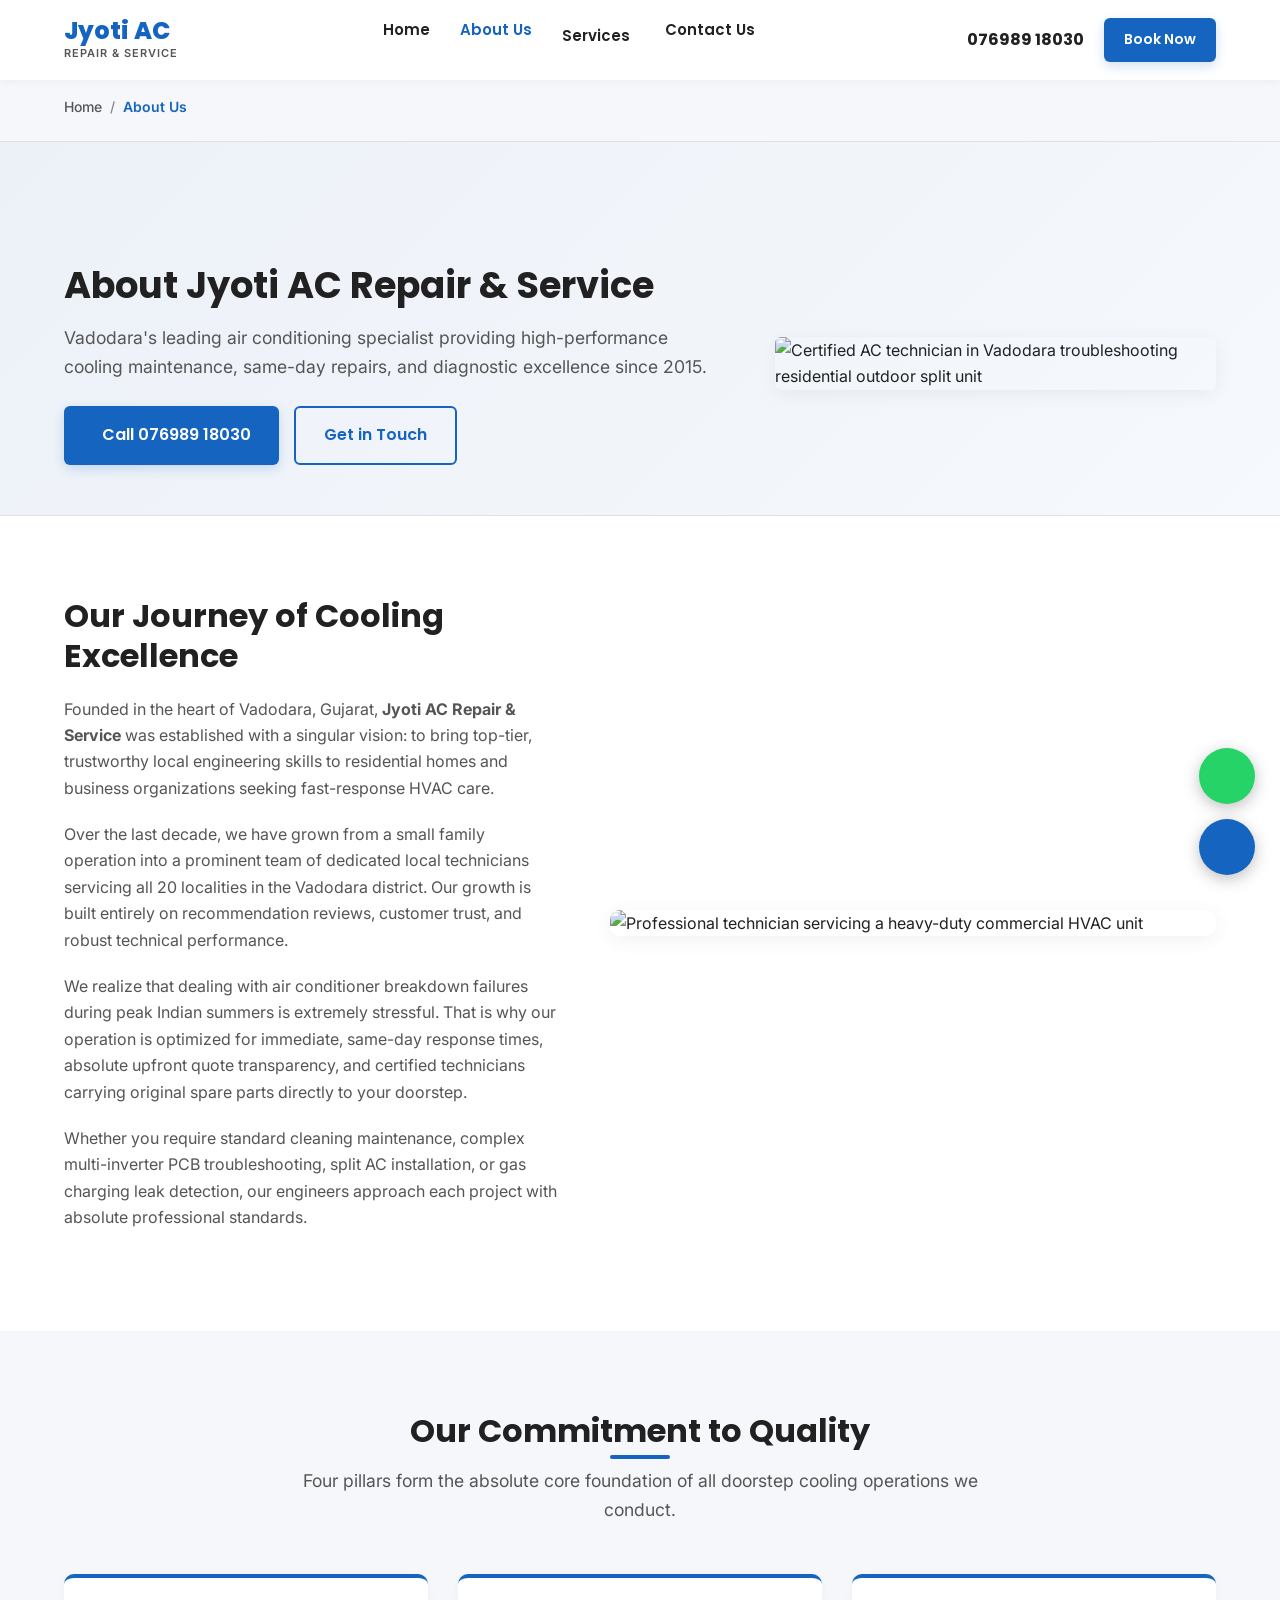
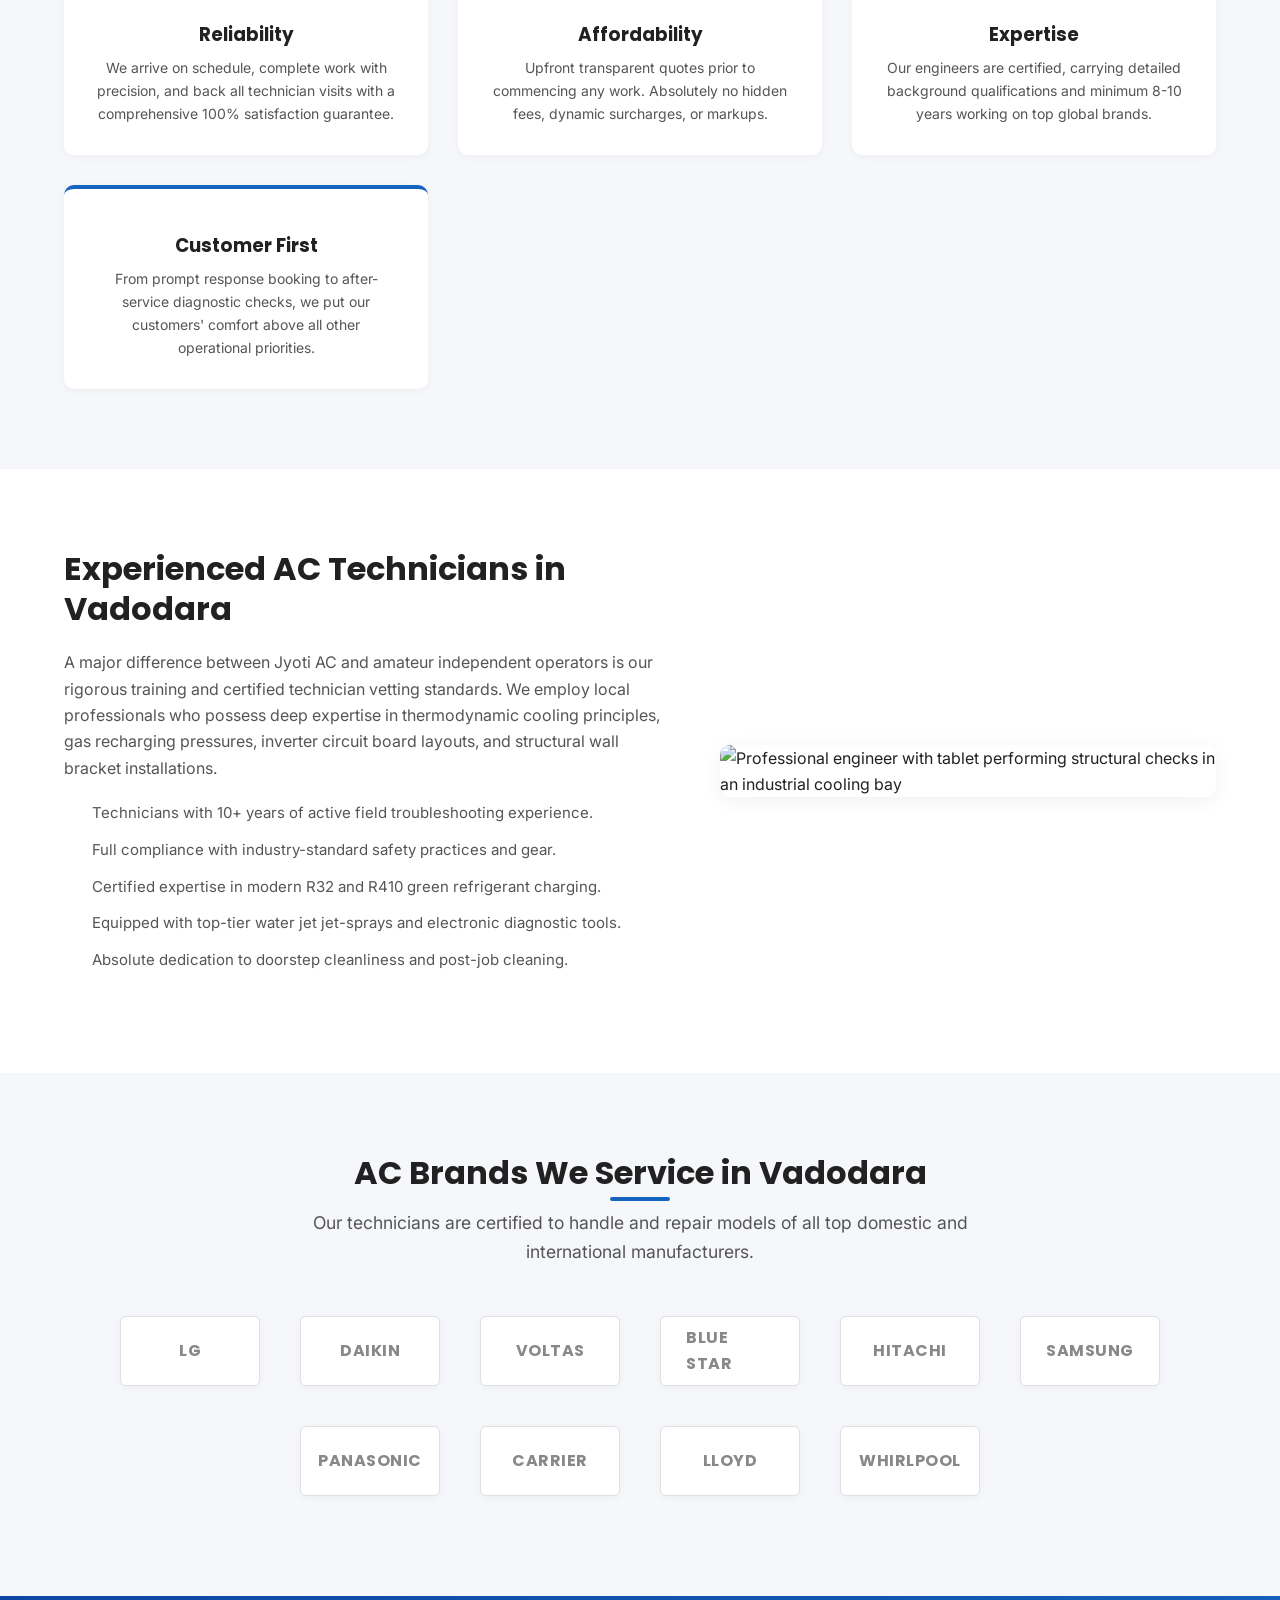
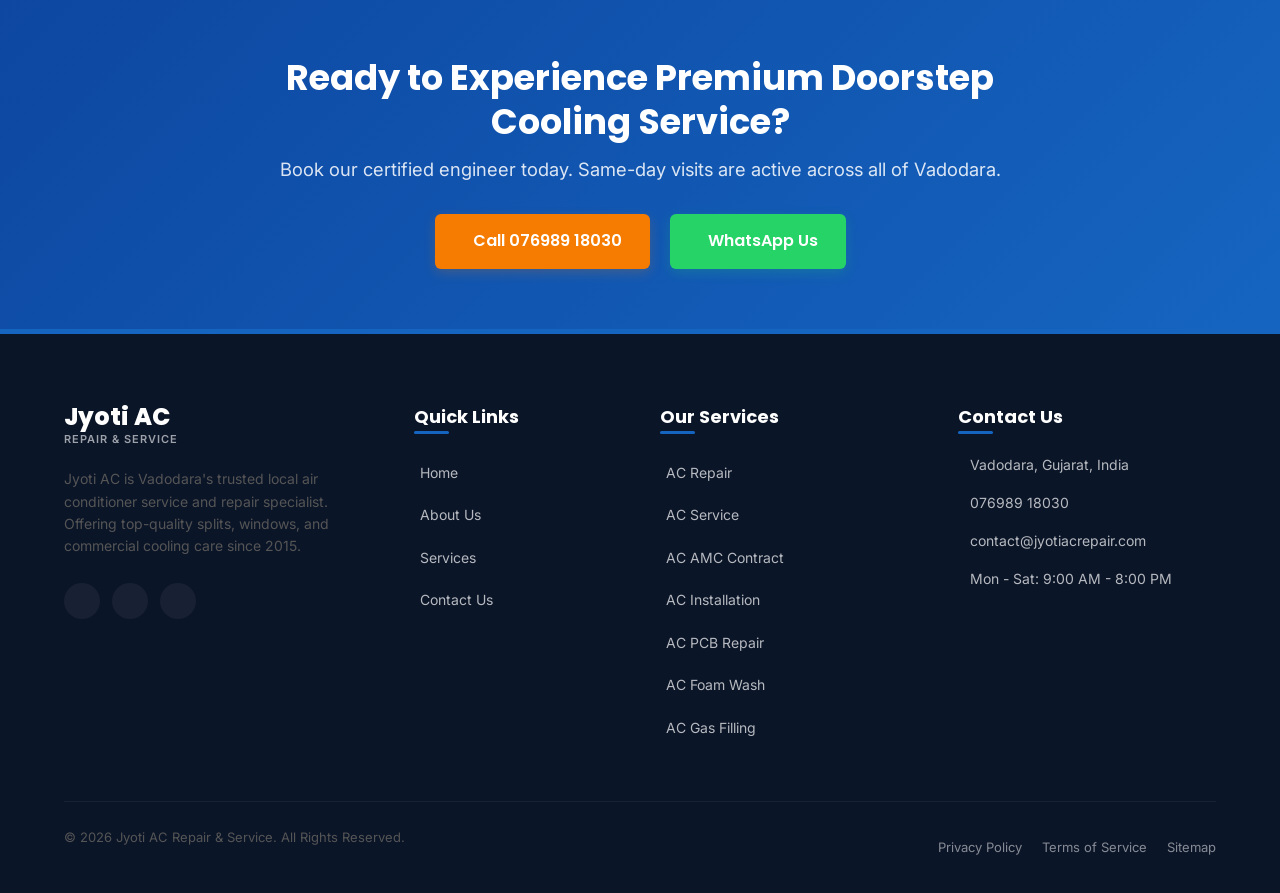
==== about-us.html @ b19a98fb "updated" ====
<!DOCTYPE html>
<html lang="en">
<head>
  <meta charset="UTF-8">
  <meta name="viewport" content="width=device-width, initial-scale=1.0">
  <title>About Jyoti AC Repair & Service — Trusted in Vadodara</title>
  <meta name="description" content="Learn about Jyoti AC — Vadodara's trusted AC repair & service company. Experienced technicians, all brands, affordable pricing.">
  <link rel="canonical" href="https://jyotiacrepair.com/about-us" />
  
  <!-- Remix Icon CDN -->
  <link href="https://cdn.jsdelivr.net/npm/remixicon@4.2.0/fonts/remixicon.css" rel="stylesheet" />
  
  <!-- Core Stylesheet -->
  <link rel="stylesheet" href="style.css">

  <!-- Breadcrumb Schema Markup -->
  <script type="application/ld+json">
  {
    "@context": "https://schema.org",
    "@type": "BreadcrumbList",
    "itemListElement": [
      {
        "@type": "ListItem",
        "position": 1,
        "name": "Home",
        "item": "https://jyotiacrepair.com/"
      },
      {
        "@type": "ListItem",
        "position": 2,
        "name": "About Us",
        "item": "https://jyotiacrepair.com/about-us"
      }
    ]
  }
  </script>
</head>
<body>

  <!-- HEADER -->
  <header class="header">
    <div class="container nav-container">
      <a href="index.html" class="logo">
        <span class="logo-main">Jyoti AC</span>
        <span class="logo-sub">Repair & Service</span>
      </a>
      
      <button class="hamburger" aria-label="Toggle Menu">
        <span></span>
        <span></span>
        <span></span>
      </button>
      
      <ul class="nav-menu">
        <li class="nav-item"><a href="index.html" class="nav-link">Home</a></li>
        <li class="nav-item active"><a href="about-us.html" class="nav-link">About Us</a></li>
        <li class="nav-item dropdown">
          <a href="services.html" class="nav-link dropdown-toggle">Services <i class="ri-arrow-down-s-line"></i></a>
          <ul class="dropdown-menu">
            <li class="dropdown-item"><a href="ac-repair-vadodara.html">AC Repair</a></li>
            <li class="dropdown-item"><a href="ac-service-vadodara.html">AC Service</a></li>
            <li class="dropdown-item"><a href="ac-amc-vadodara.html">AC AMC Contract</a></li>
            <li class="dropdown-item"><a href="ac-installation-vadodara.html">AC Installation</a></li>
            <li class="dropdown-item"><a href="ac-pcb-repair-vadodara.html">AC PCB Repair</a></li>
            <li class="dropdown-item"><a href="ac-foam-wash-vadodara.html">AC Foam Wash</a></li>
            <li class="dropdown-item"><a href="ac-gas-filling-vadodara.html">AC Gas Filling</a></li>
            <li class="dropdown-item"><a href="split-ac-repair-vadodara.html">Split AC Repair</a></li>
            <li class="dropdown-item"><a href="window-ac-repair-vadodara.html">Window AC Repair</a></li>
            <li class="dropdown-item"><a href="ac-maintenance-vadodara.html">AC Maintenance</a></li>
          </ul>
        </li>
        <li class="nav-item"><a href="contact-us.html" class="nav-link">Contact Us</a></li>
      </ul>
      
      <div class="header-right">
        <a href="tel:+917698918030" class="contact-phone-header">
          <i class="ri-phone-fill"></i> 076989 18030
        </a>
        <a href="contact-us.html" class="btn btn-primary" style="padding: 10px 20px; font-size: 14px;">Book Now</a>
      </div>
    </div>
  </header>

  <!-- BREADCRUMBS -->
  <div class="breadcrumb-container">
    <div class="container">
      <ul class="breadcrumb-list">
        <li class="breadcrumb-item"><a href="index.html">Home</a></li>
        <li class="breadcrumb-item">About Us</li>
      </ul>
    </div>
  </div>

  <!-- ABOUT HERO -->
  <section class="inner-hero">
    <div class="container">
      <div class="inner-hero-wrapper">
        <div class="inner-hero-content">
          <h1>About Jyoti AC Repair & Service</h1>
          <p>Vadodara's leading air conditioning specialist providing high-performance cooling maintenance, same-day repairs, and diagnostic excellence since 2015.</p>
          <div class="cta-group">
            <a href="tel:+917698918030" class="btn btn-primary"><i class="ri-phone-fill"></i> Call 076989 18030</a>
            <a href="contact-us.html" class="btn btn-secondary">Get in Touch</a>
          </div>
        </div>
        <div class="inner-hero-media">
          <img src="https://images.unsplash.com/photo-1621905251189-08b45d6a269e?q=80&w=500&auto=format&fit=crop" alt="Certified AC technician in Vadodara troubleshooting residential outdoor split unit">
        </div>
      </div>
    </div>
  </section>

  <!-- OUR STORY -->
  <section class="section-padding">
    <div class="container">
      <div class="about-split" style="grid-template-columns: 0.9fr 1.1fr;">
        <div class="about-img-container" style="order: 2;">
          <img src="https://images.unsplash.com/photo-1504307651254-35680f356dfd?q=80&w=600&auto=format&fit=crop" class="about-img" alt="Professional technician servicing a heavy-duty commercial HVAC unit">
        </div>
        <div style="order: 1;">
          <h2 style="font-size: 2rem; margin-bottom: 20px;">Our Journey of Cooling Excellence</h2>
          <p>Founded in the heart of Vadodara, Gujarat, <strong>Jyoti AC Repair & Service</strong> was established with a singular vision: to bring top-tier, trustworthy local engineering skills to residential homes and business organizations seeking fast-response HVAC care.</p>
          <p>Over the last decade, we have grown from a small family operation into a prominent team of dedicated local technicians servicing all 20 localities in the Vadodara district. Our growth is built entirely on recommendation reviews, customer trust, and robust technical performance.</p>
          <p>We realize that dealing with air conditioner breakdown failures during peak Indian summers is extremely stressful. That is why our operation is optimized for immediate, same-day response times, absolute upfront quote transparency, and certified technicians carrying original spare parts directly to your doorstep.</p>
          <p>Whether you require standard cleaning maintenance, complex multi-inverter PCB troubleshooting, split AC installation, or gas charging leak detection, our engineers approach each project with absolute professional standards.</p>
        </div>
      </div>
    </div>
  </section>

  <!-- CORE VALUES -->
  <section class="section-padding section-bg">
    <div class="container">
      <div class="section-header">
        <h2>Our Commitment to Quality</h2>
        <p>Four pillars form the absolute core foundation of all doorstep cooling operations we conduct.</p>
      </div>
      
      <div class="why-grid">
        <div class="why-card">
          <div class="why-card-icon" style="color: var(--primary-blue);"><i class="ri-shield-fill"></i></div>
          <h3>Reliability</h3>
          <p>We arrive on schedule, complete work with precision, and back all technician visits with a comprehensive 100% satisfaction guarantee.</p>
        </div>
        <div class="why-card">
          <div class="why-card-icon" style="color: var(--primary-blue);"><i class="ri-wallet-fill"></i></div>
          <h3>Affordability</h3>
          <p>Upfront transparent quotes prior to commencing any work. Absolutely no hidden fees, dynamic surcharges, or markups.</p>
        </div>
        <div class="why-card">
          <div class="why-card-icon" style="color: var(--primary-blue);"><i class="ri-user-star-fill"></i></div>
          <h3>Expertise</h3>
          <p>Our engineers are certified, carrying detailed background qualifications and minimum 8-10 years working on top global brands.</p>
        </div>
        <div class="why-card">
          <div class="why-card-icon" style="color: var(--primary-blue);"><i class="ri-service-fill"></i></div>
          <h3>Customer First</h3>
          <p>From prompt response booking to after-service diagnostic checks, we put our customers' comfort above all other operational priorities.</p>
        </div>
      </div>
    </div>
  </section>

  <!-- TEAM CAPABILITIES -->
  <section class="section-padding">
    <div class="container">
      <div class="about-split">
        <div>
          <h2 style="font-size: 2rem; margin-bottom: 20px;">Experienced AC Technicians in Vadodara</h2>
          <p>A major difference between Jyoti AC and amateur independent operators is our rigorous training and certified technician vetting standards. We employ local professionals who possess deep expertise in thermodynamic cooling principles, gas recharging pressures, inverter circuit board layouts, and structural wall bracket installations.</p>
          
          <ul class="check-list">
            <li><i class="ri-checkbox-circle-fill"></i> Technicians with 10+ years of active field troubleshooting experience.</li>
            <li><i class="ri-checkbox-circle-fill"></i> Full compliance with industry-standard safety practices and gear.</li>
            <li><i class="ri-checkbox-circle-fill"></i> Certified expertise in modern R32 and R410 green refrigerant charging.</li>
            <li><i class="ri-checkbox-circle-fill"></i> Equipped with top-tier water jet jet-sprays and electronic diagnostic tools.</li>
            <li><i class="ri-checkbox-circle-fill"></i> Absolute dedication to doorstep cleanliness and post-job cleaning.</li>
          </ul>
        </div>
        <div>
          <img src="https://images.unsplash.com/photo-1581092921461-eab62e97a780?q=80&w=600&auto=format&fit=crop" class="about-img" alt="Professional engineer with tablet performing structural checks in an industrial cooling bay">
        </div>
      </div>
    </div>
  </section>

  <!-- BRANDS WE SUPPORT -->
  <section class="section-padding section-bg">
    <div class="container">
      <div class="section-header">
        <h2>AC Brands We Service in Vadodara</h2>
        <p>Our technicians are certified to handle and repair models of all top domestic and international manufacturers.</p>
      </div>
      
      <div class="brands-row">
        <div class="brand-logo-card"><span class="brand-text">LG</span></div>
        <div class="brand-logo-card"><span class="brand-text">Daikin</span></div>
        <div class="brand-logo-card"><span class="brand-text">Voltas</span></div>
        <div class="brand-logo-card"><span class="brand-text">Blue Star</span></div>
        <div class="brand-logo-card"><span class="brand-text">Hitachi</span></div>
        <div class="brand-logo-card"><span class="brand-text">Samsung</span></div>
        <div class="brand-logo-card"><span class="brand-text">Panasonic</span></div>
        <div class="brand-logo-card"><span class="brand-text">Carrier</span></div>
        <div class="brand-logo-card"><span class="brand-text">Lloyd</span></div>
        <div class="brand-logo-card"><span class="brand-text">Whirlpool</span></div>
      </div>
    </div>
  </section>

  <!-- CTA BANNER -->
  <section class="cta-banner">
    <div class="container">
      <div class="cta-banner-content">
        <h2>Ready to Experience Premium Doorstep Cooling Service?</h2>
        <p>Book our certified engineer today. Same-day visits are active across all of Vadodara.</p>
        <div class="cta-banner-btns">
          <a href="tel:+917698918030" class="btn btn-orange"><i class="ri-phone-fill"></i> Call 076989 18030</a>
          <a href="https://wa.me/917698918030?text=Hi%2C%20I%20need%20AC%20service%20in%20Vadodara" class="btn btn-whatsapp" target="_blank"><i class="ri-whatsapp-line"></i> WhatsApp Us</a>
        </div>
      </div>
    </div>
  </section>

  <!-- FOOTER -->
  <footer class="footer">
    <div class="container">
      <div class="footer-grid">
        <div class="footer-col">
          <a href="index.html" class="logo" style="margin-bottom: 10px;">
            <span class="logo-main" style="color: var(--white);">Jyoti AC</span>
            <span class="logo-sub" style="color: rgba(255,255,255,0.6);">Repair & Service</span>
          </a>
          <p class="footer-logo-desc">
            Jyoti AC is Vadodara's trusted local air conditioner service and repair specialist. Offering top-quality splits, windows, and commercial cooling care since 2015.
          </p>
          <div class="footer-socials">
            <a href="#" class="social-link" aria-label="Facebook"><i class="ri-facebook-fill"></i></a>
            <a href="#" class="social-link" aria-label="Instagram"><i class="ri-instagram-line"></i></a>
            <a href="#" class="social-link" aria-label="Twitter"><i class="ri-twitter-x-fill"></i></a>
          </div>
        </div>
        
        <div class="footer-col">
          <h3>Quick Links</h3>
          <ul class="footer-links-list">
            <li><a href="index.html"><i class="ri-arrow-right-s-line"></i> Home</a></li>
            <li><a href="about-us.html"><i class="ri-arrow-right-s-line"></i> About Us</a></li>
            <li><a href="services.html"><i class="ri-arrow-right-s-line"></i> Services</a></li>
            <li><a href="contact-us.html"><i class="ri-arrow-right-s-line"></i> Contact Us</a></li>
          </ul>
        </div>
        
        <div class="footer-col">
          <h3>Our Services</h3>
          <ul class="footer-links-list">
            <li><a href="ac-repair-vadodara.html"><i class="ri-arrow-right-s-line"></i> AC Repair</a></li>
            <li><a href="ac-service-vadodara.html"><i class="ri-arrow-right-s-line"></i> AC Service</a></li>
            <li><a href="ac-amc-vadodara.html"><i class="ri-arrow-right-s-line"></i> AC AMC Contract</a></li>
            <li><a href="ac-installation-vadodara.html"><i class="ri-arrow-right-s-line"></i> AC Installation</a></li>
            <li><a href="ac-pcb-repair-vadodara.html"><i class="ri-arrow-right-s-line"></i> AC PCB Repair</a></li>
            <li><a href="ac-foam-wash-vadodara.html"><i class="ri-arrow-right-s-line"></i> AC Foam Wash</a></li>
            <li><a href="ac-gas-filling-vadodara.html"><i class="ri-arrow-right-s-line"></i> AC Gas Filling</a></li>
          </ul>
        </div>
        
        <div class="footer-col">
          <h3>Contact Us</h3>
          <div class="footer-contact-details">
            <div class="footer-contact-item">
              <i class="ri-map-pin-fill"></i>
              <span>Vadodara, Gujarat, India</span>
            </div>
            <div class="footer-contact-item">
              <i class="ri-phone-fill"></i>
              <span><a href="tel:+917698918030">076989 18030</a></span>
            </div>
            <div class="footer-contact-item">
              <i class="ri-mail-fill"></i>
              <span><a href="mailto:contact@jyotiacrepair.com">contact@jyotiacrepair.com</a></span>
            </div>
            <div class="footer-contact-item">
              <i class="ri-time-fill"></i>
              <span>Mon - Sat: 9:00 AM - 8:00 PM</span>
            </div>
          </div>
        </div>
      </div>
      
      <div class="footer-bottom">
        <div class="footer-bottom-wrapper">
          <p>&copy; 2026 Jyoti AC Repair & Service. All Rights Reserved.</p>
          <div class="footer-bottom-links">
            <a href="#">Privacy Policy</a>
            <a href="#">Terms of Service</a>
            <a href="sitemap.xml">Sitemap</a>
          </div>
        </div>
      </div>
    </div>
  </footer>

  <!-- STICKY FLOATING ACTION BUTTONS -->
  <div class="sticky-buttons-container">
    <a href="https://wa.me/917698918030?text=Hi%2C%20I%20need%20AC%20service%20in%20Vadodara" class="sticky-action-btn btn-wa" target="_blank" data-tooltip="WhatsApp Chat">
      <i class="ri-whatsapp-line"></i>
    </a>
    <a href="tel:+917698918030" class="sticky-action-btn btn-call" data-tooltip="Call 076989 18030">
      <i class="ri-phone-fill"></i>
    </a>
  </div>

  <!-- Main Interaction Scripts -->
  <script src="script.js"></script>
</body>
</html>
---- style.css ----
@import url('https://fonts.googleapis.com/css2?family=Inter:wght@300;400;500;600&family=Poppins:wght@400;500;600;700;800&display=swap');

/* ==========================================
   DESIGN TOKENS & CSS VARIABLES
   ========================================== */
:root {
  --primary-blue: #1565c0;
  --light-blue: #1e88e5;
  --dark-blue: #0d47a1;
  --white: #ffffff;
  --light-grey: #f5f7fa;
  --border-grey: #e0e0e0;
  
  --text-dark: #212121;
  --text-medium: #555555;
  --text-light: #888888;
  
  --success-green: #25d366;
  --cta-orange: #f57c00;
  --gold-star: #ffc107;
  
  --font-headings: 'Poppins', sans-serif;
  --font-body: 'Inter', sans-serif;
  
  --shadow-sm: 0 2px 8px rgba(0,0,0,0.04);
  --shadow-md: 0 4px 20px rgba(0,0,0,0.06);
  --shadow-lg: 0 10px 30px rgba(0,0,0,0.1);
  --shadow-sticky: 0 -4px 20px rgba(0,0,0,0.08);
  
  --border-radius-sm: 6px;
  --border-radius-md: 10px;
  --border-radius-lg: 20px;
  
  --transition-fast: 0.2s ease;
  --transition-normal: 0.3s cubic-bezier(0.4, 0, 0.2, 1);
  
  --header-height: 80px;
  --header-height-mobile: 70px;
}

/* ==========================================
   RESET & BASE STYLES
   ========================================== */
*, *::before, *::after {
  box-sizing: border-box;
  margin: 0;
  padding: 0;
}

html {
  scroll-behavior: smooth;
  -webkit-text-size-adjust: 100%;
}

body {
  font-family: var(--font-body);
  color: var(--text-dark);
  background-color: var(--white);
  line-height: 1.65;
  font-size: 16px;
  overflow-x: hidden;
}

h1, h2, h3, h4, h5, h6 {
  font-family: var(--font-headings);
  font-weight: 700;
  line-height: 1.25;
  color: var(--text-dark);
  margin-bottom: 0.5em;
}

h1 { font-size: 2.5rem; }
h2 { font-size: 2rem; }
h3 { font-size: 1.5rem; }
h4 { font-size: 1.25rem; }

p {
  margin-bottom: 1.25rem;
  color: var(--text-medium);
}

a {
  color: var(--primary-blue);
  text-decoration: none;
  transition: color var(--transition-fast);
}

a:hover {
  color: var(--dark-blue);
}

img {
  max-width: 100%;
  height: auto;
  display: block;
  border-radius: var(--border-radius-sm);
}

ul, ol {
  margin-bottom: 1.25rem;
  padding-left: 1.5rem;
  color: var(--text-medium);
}

li {
  margin-bottom: 0.5rem;
}

/* ==========================================
   UTILITY CLASSES
   ========================================== */
.container {
  width: 100%;
  max-width: 1200px;
  margin: 0 auto;
  padding: 0 24px;
}

.section-padding {
  padding: 80px 0;
}

.section-bg {
  background-color: var(--light-grey);
}

.text-center { text-align: center; }
.text-left { text-align: left; }
.text-right { text-align: right; }

.section-header {
  max-width: 700px;
  margin: 0 auto 50px auto;
  text-align: center;
}

.section-header h2 {
  position: relative;
  display: inline-block;
  margin-bottom: 15px;
}

.section-header h2::after {
  content: '';
  position: absolute;
  bottom: -8px;
  left: 50%;
  transform: translateX(-50%);
  width: 60px;
  height: 4px;
  background-color: var(--primary-blue);
  border-radius: 2px;
}

.section-header p {
  font-size: 1.1rem;
  color: var(--text-medium);
}

.flex-center {
  display: flex;
  align-items: center;
  justify-content: center;
}

/* ==========================================
   BUTTONS STYLES
   ========================================== */
.btn {
  display: inline-flex;
  align-items: center;
  justify-content: center;
  padding: 14px 28px;
  font-family: var(--font-headings);
  font-size: 16px;
  font-weight: 600;
  border-radius: var(--border-radius-sm);
  border: none;
  cursor: pointer;
  transition: all var(--transition-normal);
  gap: 10px;
  text-align: center;
}

.btn-primary {
  background: var(--primary-blue);
  color: var(--white);
  box-shadow: 0 4px 12px rgba(21, 101, 192, 0.2);
}

.btn-primary:hover {
  background: var(--dark-blue);
  color: var(--white);
  transform: translateY(-2px);
  box-shadow: 0 6px 18px rgba(13, 71, 161, 0.3);
}

.btn-secondary {
  background: transparent;
  color: var(--primary-blue);
  border: 2px solid var(--primary-blue);
}

.btn-secondary:hover {
  background: var(--primary-blue);
  color: var(--white);
  transform: translateY(-2px);
}

.btn-whatsapp {
  background: var(--success-green);
  color: var(--white);
  box-shadow: 0 4px 12px rgba(37, 211, 102, 0.2);
}

.btn-whatsapp:hover {
  background: #1ebd5b;
  color: var(--white);
  transform: translateY(-2px);
  box-shadow: 0 6px 18px rgba(37, 211, 102, 0.3);
}

.btn-orange {
  background: var(--cta-orange);
  color: var(--white);
  box-shadow: 0 4px 12px rgba(245, 124, 0, 0.2);
}

.btn-orange:hover {
  background: #e65100;
  color: var(--white);
  transform: translateY(-2px);
  box-shadow: 0 6px 18px rgba(245, 124, 0, 0.3);
}

.btn-full {
  width: 100%;
}

/* ==========================================
   HEADER & NAVIGATION
   ========================================== */
.header {
  position: fixed;
  top: 0;
  left: 0;
  width: 100%;
  height: var(--header-height);
  background-color: var(--white);
  box-shadow: var(--shadow-sm);
  z-index: 1000;
  transition: all var(--transition-normal);
  display: flex;
  align-items: center;
}

.header.scrolled {
  height: 70px;
  box-shadow: var(--shadow-md);
  background-color: rgba(255, 255, 255, 0.95);
  backdrop-filter: blur(10px);
}

.nav-container {
  display: flex;
  align-items: center;
  justify-content: space-between;
  width: 100%;
}

.logo {
  display: flex;
  flex-direction: column;
}

.logo-main {
  font-family: var(--font-headings);
  font-size: 24px;
  font-weight: 800;
  color: var(--primary-blue);
  line-height: 1.1;
}

.logo-sub {
  font-size: 11px;
  font-weight: 600;
  letter-spacing: 1px;
  text-transform: uppercase;
  color: var(--text-medium);
}

.nav-menu {
  display: flex;
  list-style: none;
  gap: 30px;
  margin: 0;
  padding: 0;
}

.nav-item {
  position: relative;
}

.nav-link {
  font-family: var(--font-headings);
  font-size: 15px;
  font-weight: 600;
  color: var(--text-dark);
  padding: 8px 0;
}

.nav-link:hover, .nav-item.active .nav-link {
  color: var(--primary-blue);
}

/* Dropdown */
.dropdown {
  position: relative;
}

.dropdown-toggle {
  display: flex;
  align-items: center;
  gap: 5px;
  cursor: pointer;
}

.dropdown-menu {
  position: absolute;
  top: 100%;
  left: 50%;
  transform: translateX(-50%) translateY(10px);
  width: 260px;
  background-color: var(--white);
  border-radius: var(--border-radius-md);
  box-shadow: var(--shadow-lg);
  border: 1px solid var(--border-grey);
  padding: 10px 0;
  opacity: 0;
  visibility: hidden;
  transition: all var(--transition-normal);
  z-index: 100;
  list-style: none;
}

.dropdown:hover .dropdown-menu {
  opacity: 1;
  visibility: visible;
  transform: translateX(-50%) translateY(0);
}

.dropdown-item a {
  display: block;
  padding: 10px 20px;
  color: var(--text-dark);
  font-size: 14px;
  font-weight: 500;
  transition: all var(--transition-fast);
}

.dropdown-item a:hover {
  background-color: var(--light-grey);
  color: var(--primary-blue);
  padding-left: 25px;
}

.header-right {
  display: flex;
  align-items: center;
  gap: 20px;
}

.contact-phone-header {
  display: flex;
  align-items: center;
  gap: 8px;
  font-family: var(--font-headings);
  font-weight: 700;
  font-size: 16px;
  color: var(--text-dark);
}

.contact-phone-header i {
  color: var(--primary-blue);
  font-size: 18px;
}

/* Mobile Menu Button */
.hamburger {
  display: none;
  background: transparent;
  border: none;
  cursor: pointer;
  padding: 5px;
  z-index: 1001;
}

.hamburger span {
  display: block;
  width: 25px;
  height: 3px;
  background-color: var(--text-dark);
  margin-bottom: 5px;
  transition: all var(--transition-normal);
}

.hamburger span:last-child {
  margin-bottom: 0;
}

.hamburger.active span:nth-child(1) {
  transform: translateY(8px) rotate(45deg);
}

.hamburger.active span:nth-child(2) {
  opacity: 0;
}

.hamburger.active span:nth-child(3) {
  transform: translateY(-8px) rotate(-45deg);
}

/* ==========================================
   HERO BANNER
   ========================================== */
.hero {
  position: relative;
  min-height: 600px;
  padding-top: calc(var(--header-height) + 60px);
  padding-bottom: 80px;
  background: linear-gradient(135deg, rgba(13, 71, 161, 0.95), rgba(21, 101, 192, 0.85)), url('https://images.unsplash.com/photo-1621905251189-08b45d6a269e?q=80&w=1440&auto=format&fit=crop') no-repeat center center/cover;
  display: flex;
  align-items: center;
  color: var(--white);
}

.hero-content {
  max-width: 650px;
  animation: fadeInUp 0.8s ease-out;
}

.hero-content h1 {
  color: var(--white);
  font-size: 3rem;
  font-weight: 800;
  line-height: 1.2;
  margin-bottom: 20px;
}

.hero-content p.tagline {
  font-size: 1.35rem;
  font-weight: 500;
  color: rgba(255, 255, 255, 0.9);
  margin-bottom: 25px;
}

.hero-content p.desc {
  font-size: 1.05rem;
  color: rgba(255, 255, 255, 0.75);
  margin-bottom: 35px;
}

.hero-btns {
  display: flex;
  flex-wrap: wrap;
  gap: 15px;
}

/* ==========================================
   TRUST BAR
   ========================================== */
.trust-bar {
  background-color: var(--white);
  padding: 24px 0;
  box-shadow: var(--shadow-sm);
  border-bottom: 1px solid var(--border-grey);
}

.trust-wrapper {
  display: grid;
  grid-template-columns: repeat(4, 1fr);
  gap: 20px;
}

.trust-item {
  display: flex;
  align-items: center;
  gap: 15px;
}

.trust-icon {
  width: 50px;
  height: 50px;
  background-color: rgba(21, 101, 192, 0.08);
  border-radius: 50%;
  display: flex;
  align-items: center;
  justify-content: center;
  color: var(--primary-blue);
  font-size: 22px;
  flex-shrink: 0;
}

.trust-text h4 {
  font-size: 15px;
  font-weight: 700;
  margin-bottom: 2px;
}

.trust-text p {
  font-size: 13px;
  color: var(--text-light);
  margin: 0;
}

/* ==========================================
   ABOUT US SECTION
   ========================================== */
.about-split {
  display: grid;
  grid-template-columns: 1.1fr 0.9fr;
  gap: 50px;
  align-items: center;
}

.about-img-container {
  position: relative;
}

.about-img {
  width: 100%;
  border-radius: var(--border-radius-md);
  box-shadow: var(--shadow-md);
}

.about-badge {
  position: absolute;
  bottom: -20px;
  right: -20px;
  background-color: var(--primary-blue);
  color: var(--white);
  padding: 20px;
  border-radius: var(--border-radius-md);
  box-shadow: var(--shadow-lg);
  text-align: center;
  max-width: 160px;
}

.about-badge .years {
  display: block;
  font-size: 32px;
  font-weight: 800;
  font-family: var(--font-headings);
  line-height: 1;
}

.about-badge .text {
  font-size: 12px;
  font-weight: 600;
  text-transform: uppercase;
}

/* ==========================================
   SERVICE CARDS GRID
   ========================================== */
.services-grid {
  display: grid;
  grid-template-columns: repeat(3, 1fr);
  gap: 30px;
}

.service-card {
  background-color: var(--white);
  border: 1px solid var(--border-grey);
  border-radius: var(--border-radius-md);
  padding: 30px;
  box-shadow: var(--shadow-sm);
  transition: all var(--transition-normal);
  display: flex;
  flex-direction: column;
  height: 100%;
}

.service-card:hover {
  transform: translateY(-5px);
  border-color: var(--primary-blue);
  box-shadow: var(--shadow-md);
}

.service-card-icon {
  width: 60px;
  height: 60px;
  background-color: rgba(21, 101, 192, 0.06);
  color: var(--primary-blue);
  font-size: 28px;
  border-radius: var(--border-radius-sm);
  display: flex;
  align-items: center;
  justify-content: center;
  margin-bottom: 20px;
  transition: all var(--transition-fast);
}

.service-card:hover .service-card-icon {
  background-color: var(--primary-blue);
  color: var(--white);
}

.service-card h3 {
  font-size: 1.25rem;
  margin-bottom: 12px;
}

.service-card p {
  font-size: 14px;
  color: var(--text-medium);
  margin-bottom: 20px;
  flex-grow: 1;
}

.service-card-link {
  font-family: var(--font-headings);
  font-size: 14px;
  font-weight: 600;
  display: inline-flex;
  align-items: center;
  gap: 5px;
}

.service-card-link i {
  transition: transform var(--transition-fast);
}

.service-card-link:hover i {
  transform: translateX(3px);
}

/* ==========================================
   WHY CHOOSE US
   ========================================== */
.why-grid {
  display: grid;
  grid-template-columns: repeat(3, 1fr);
  gap: 30px;
}

.why-card {
  background-color: var(--white);
  padding: 30px;
  border-radius: var(--border-radius-md);
  box-shadow: var(--shadow-sm);
  text-align: center;
  border-top: 4px solid var(--primary-blue);
}

.why-card-icon {
  font-size: 36px;
  color: var(--primary-blue);
  margin-bottom: 15px;
}

.why-card h3 {
  font-size: 1.15rem;
  margin-bottom: 10px;
}

.why-card p {
  font-size: 14px;
  color: var(--text-medium);
  margin: 0;
}

/* ==========================================
   AREAS WE SERVE
   ========================================== */
.areas-wrapper {
  background-color: var(--white);
  padding: 40px;
  border-radius: var(--border-radius-md);
  border: 1px solid var(--border-grey);
  box-shadow: var(--shadow-sm);
}

.areas-intro {
  font-size: 1.1rem;
  margin-bottom: 30px;
  text-align: center;
}

.areas-grid {
  display: grid;
  grid-template-columns: repeat(4, 1fr);
  gap: 15px;
}

.area-link {
  display: flex;
  align-items: center;
  gap: 8px;
  background-color: var(--light-grey);
  padding: 12px 16px;
  border-radius: var(--border-radius-sm);
  font-size: 14px;
  font-weight: 500;
  color: var(--text-dark);
  transition: all var(--transition-fast);
}

.area-link i {
  color: var(--primary-blue);
  font-size: 12px;
}

.area-link:hover {
  background-color: var(--primary-blue);
  color: var(--white);
}

.area-link:hover i {
  color: var(--white);
}

.areas-outro {
  margin-top: 30px;
  text-align: center;
  font-weight: 600;
}

/* ==========================================
   BRANDS SECTION
   ========================================== */
.brands-row {
  display: flex;
  flex-wrap: wrap;
  justify-content: center;
  align-items: center;
  gap: 40px;
  margin-bottom: 20px;
}

.brand-logo-card {
  background: var(--white);
  padding: 15px 25px;
  border-radius: var(--border-radius-sm);
  border: 1px solid var(--border-grey);
  box-shadow: var(--shadow-sm);
  display: flex;
  align-items: center;
  justify-content: center;
  width: 140px;
  height: 70px;
  transition: all var(--transition-fast);
}

.brand-logo-card:hover {
  border-color: var(--primary-blue);
  transform: scale(1.05);
}

.brand-text {
  font-family: var(--font-headings);
  font-size: 16px;
  font-weight: 700;
  color: var(--text-light);
  text-transform: uppercase;
  letter-spacing: 0.5px;
  transition: color var(--transition-fast);
}

.brand-logo-card:hover .brand-text {
  color: var(--primary-blue);
}

/* ==========================================
   TESTIMONIALS SECTION
   ========================================== */
.testimonials-grid {
  display: grid;
  grid-template-columns: repeat(3, 1fr);
  gap: 30px;
}

.testimonial-card {
  background-color: var(--light-grey);
  border-radius: var(--border-radius-md);
  padding: 30px;
  box-shadow: var(--shadow-sm);
  position: relative;
  display: flex;
  flex-direction: column;
  height: 100%;
}

.testimonial-card::after {
  content: '"';
  position: absolute;
  top: 20px;
  right: 30px;
  font-size: 80px;
  font-family: var(--font-headings);
  line-height: 1;
  color: rgba(21, 101, 192, 0.08);
  pointer-events: none;
}

.stars {
  color: var(--gold-star);
  font-size: 16px;
  margin-bottom: 15px;
}

.testimonial-text {
  font-size: 15px;
  font-style: italic;
  color: var(--text-medium);
  margin-bottom: 20px;
  flex-grow: 1;
}

.testimonial-author {
  display: flex;
  align-items: center;
  gap: 12px;
}

.author-info h4 {
  font-size: 15px;
  font-weight: 700;
  margin: 0;
}

.author-info p {
  font-size: 12px;
  color: var(--text-light);
  margin: 0;
}

/* ==========================================
   CTA BANNER SECTION
   ========================================== */
.cta-banner {
  background: linear-gradient(135deg, var(--dark-blue), var(--primary-blue));
  color: var(--white);
  padding: 60px 0;
  text-align: center;
}

.cta-banner-content {
  max-width: 800px;
  margin: 0 auto;
}

.cta-banner-content h2 {
  color: var(--white);
  font-size: 2.2rem;
  margin-bottom: 10px;
}

.cta-banner-content p {
  color: rgba(255, 255, 255, 0.85);
  font-size: 1.15rem;
  margin-bottom: 30px;
}

.cta-banner-btns {
  display: flex;
  justify-content: center;
  gap: 20px;
  flex-wrap: wrap;
}

/* ==========================================
   CONTACT SECTION / FORM
   ========================================== */
.contact-split {
  display: grid;
  grid-template-columns: 0.9fr 1.1fr;
  gap: 50px;
}

.contact-info-block {
  display: flex;
  flex-direction: column;
  gap: 30px;
}

.info-item {
  display: flex;
  gap: 20px;
}

.info-icon {
  width: 50px;
  height: 50px;
  background-color: rgba(21, 101, 192, 0.08);
  border-radius: 50%;
  display: flex;
  align-items: center;
  justify-content: center;
  color: var(--primary-blue);
  font-size: 20px;
  flex-shrink: 0;
}

.info-text h3 {
  font-size: 16px;
  font-weight: 700;
  margin-bottom: 5px;
}

.info-text p, .info-text a {
  font-size: 15px;
  color: var(--text-medium);
  margin: 0;
}

/* FORM STYLING */
.form-card {
  background-color: var(--white);
  border: 1px solid var(--border-grey);
  border-radius: var(--border-radius-md);
  padding: 40px;
  box-shadow: var(--shadow-md);
}

.form-group {
  margin-bottom: 20px;
}

.form-group label {
  display: block;
  font-family: var(--font-headings);
  font-size: 14px;
  font-weight: 600;
  margin-bottom: 8px;
  color: var(--text-dark);
}

.form-control {
  width: 100%;
  padding: 12px 16px;
  font-family: var(--font-body);
  font-size: 15px;
  border: 1px solid var(--border-grey);
  border-radius: var(--border-radius-sm);
  background-color: var(--light-grey);
  color: var(--text-dark);
  transition: all var(--transition-fast);
}

.form-control:focus {
  outline: none;
  background-color: var(--white);
  border-color: var(--primary-blue);
  box-shadow: 0 0 0 3px rgba(21, 101, 192, 0.15);
}

select.form-control {
  appearance: none;
  background-image: url("data:image/svg+xml;charset=UTF-8,%3Csvg xmlns='http://www.w3.org/2000/svg' viewBox='0 0 24 24' fill='%23555555'%3E%3Cpath d='M12 16L6 10H18L12 16Z'/%3E%3C/svg%3E");
  background-repeat: no-repeat;
  background-position: right 16px center;
  background-size: 16px;
  padding-right: 40px;
}

textarea.form-control {
  resize: vertical;
  min-height: 120px;
}

.form-alert {
  padding: 15px;
  border-radius: var(--border-radius-sm);
  margin-bottom: 20px;
  display: none;
  font-size: 14px;
  font-weight: 500;
}

.form-alert.success {
  background-color: rgba(37, 211, 102, 0.15);
  border: 1px solid var(--success-green);
  color: #1e7d3c;
  display: block;
}

.form-alert.error {
  background-color: rgba(244, 67, 54, 0.15);
  border: 1px solid #f44336;
  color: #b71c1c;
  display: block;
}

/* ==========================================
   FAQ ACCORDIONS
   ========================================== */
.faq-wrapper {
  max-width: 800px;
  margin: 0 auto;
  display: flex;
  flex-direction: column;
  gap: 15px;
}

.faq-item {
  background-color: var(--white);
  border: 1px solid var(--border-grey);
  border-radius: var(--border-radius-sm);
  overflow: hidden;
  box-shadow: var(--shadow-sm);
  transition: all var(--transition-fast);
}

.faq-item:hover {
  border-color: var(--primary-blue);
}

.faq-header {
  padding: 20px 24px;
  cursor: pointer;
  display: flex;
  align-items: center;
  justify-content: space-between;
  gap: 20px;
  user-select: none;
}

.faq-header h3 {
  font-size: 16px;
  font-weight: 600;
  margin: 0;
  color: var(--text-dark);
}

.faq-icon {
  font-size: 18px;
  color: var(--primary-blue);
  transition: transform var(--transition-fast);
}

.faq-content {
  max-height: 0;
  overflow: hidden;
  transition: max-height var(--transition-normal);
  background-color: var(--light-grey);
}

.faq-content-inner {
  padding: 20px 24px;
  border-top: 1px solid var(--border-grey);
  font-size: 15px;
  color: var(--text-medium);
}

/* Active FAQ */
.faq-item.active {
  border-color: var(--primary-blue);
  box-shadow: var(--shadow-md);
}

.faq-item.active .faq-icon {
  transform: rotate(180deg);
}

.faq-item.active .faq-content {
  max-height: 500px; /* high enough threshold */
}

/* ==========================================
   FOOTER SECTION
   ========================================== */
.footer {
  background-color: #0b1528;
  color: rgba(255, 255, 255, 0.7);
  padding: 70px 0 0 0;
  border-top: 5px solid var(--primary-blue);
}

.footer-grid {
  display: grid;
  grid-template-columns: 1.2fr 0.8fr 1fr 1fr;
  gap: 40px;
  margin-bottom: 50px;
}

.footer-col h3 {
  color: var(--white);
  font-size: 18px;
  font-weight: 700;
  margin-bottom: 25px;
  position: relative;
  display: inline-block;
}

.footer-col h3::after {
  content: '';
  position: absolute;
  bottom: -6px;
  left: 0;
  width: 35px;
  height: 3px;
  background-color: var(--primary-blue);
  border-radius: 1.5px;
}

.footer-logo-desc {
  margin: 20px 0 25px 0;
  font-size: 14px;
  line-height: 1.6;
}

.footer-socials {
  display: flex;
  gap: 12px;
}

.social-link {
  width: 36px;
  height: 36px;
  background-color: rgba(255, 255, 255, 0.05);
  border-radius: 50%;
  display: flex;
  align-items: center;
  justify-content: center;
  color: var(--white);
  font-size: 16px;
  transition: all var(--transition-fast);
}

.social-link:hover {
  background-color: var(--primary-blue);
  transform: translateY(-2px);
}

.footer-links-list {
  list-style: none;
  padding: 0;
  margin: 0;
}

.footer-links-list li {
  margin-bottom: 12px;
}

.footer-links-list a {
  color: rgba(255, 255, 255, 0.7);
  font-size: 14px;
  transition: all var(--transition-fast);
  display: inline-flex;
  align-items: center;
  gap: 6px;
}

.footer-links-list a:hover {
  color: var(--light-blue);
  padding-left: 5px;
}

.footer-links-list a i {
  font-size: 10px;
}

.footer-contact-details {
  display: flex;
  flex-direction: column;
  gap: 15px;
}

.footer-contact-item {
  display: flex;
  gap: 12px;
  font-size: 14px;
}

.footer-contact-item i {
  color: var(--primary-blue);
  font-size: 16px;
  margin-top: 3px;
}

.footer-contact-item a {
  color: rgba(255, 255, 255, 0.7);
}

.footer-contact-item a:hover {
  color: var(--white);
}

.footer-bottom {
  border-top: 1px solid rgba(255, 255, 255, 0.05);
  padding: 25px 0;
  font-size: 13px;
}

.footer-bottom-wrapper {
  display: flex;
  justify-content: space-between;
  align-items: center;
  flex-wrap: wrap;
  gap: 15px;
}

.footer-bottom-links {
  display: flex;
  gap: 20px;
}

.footer-bottom-links a {
  color: rgba(255, 255, 255, 0.5);
}

.footer-bottom-links a:hover {
  color: var(--white);
}

/* ==========================================
   STICKY FLOATING ACTION BUTTONS
   ========================================== */
.sticky-buttons-container {
  position: fixed;
  bottom: 25px;
  right: 25px;
  display: flex;
  flex-direction: column;
  gap: 15px;
  z-index: 9999;
}

.sticky-action-btn {
  width: 56px;
  height: 56px;
  border-radius: 50%;
  display: flex;
  align-items: center;
  justify-content: center;
  color: var(--white);
  font-size: 26px;
  box-shadow: 0 4px 16px rgba(0,0,0,0.25);
  transition: all var(--transition-normal);
  position: relative;
}

.sticky-action-btn:hover {
  transform: scale(1.1);
  box-shadow: 0 6px 20px rgba(0,0,0,0.3);
}

.sticky-action-btn.btn-call {
  background-color: var(--primary-blue);
}

.sticky-action-btn.btn-call:hover {
  background-color: var(--dark-blue);
}

.sticky-action-btn.btn-wa {
  background-color: var(--success-green);
}

.sticky-action-btn.btn-wa:hover {
  background-color: #1ebd5b;
}

.sticky-action-btn::before {
  content: attr(data-tooltip);
  position: absolute;
  right: 70px;
  background-color: var(--text-dark);
  color: var(--white);
  padding: 6px 12px;
  font-family: var(--font-body);
  font-size: 12px;
  font-weight: 600;
  border-radius: var(--border-radius-sm);
  white-space: nowrap;
  opacity: 0;
  visibility: hidden;
  transition: all var(--transition-fast);
  box-shadow: var(--shadow-sm);
}

.sticky-action-btn:hover::before {
  opacity: 1;
  visibility: visible;
  right: 66px;
}

/* ==========================================
   BREADCRUMBS
   ========================================== */
.breadcrumb-container {
  background-color: var(--light-grey);
  padding: 15px 0;
  border-bottom: 1px solid var(--border-grey);
  margin-top: var(--header-height);
}

.breadcrumb-list {
  display: flex;
  list-style: none;
  padding: 0;
  margin: 0;
  font-size: 14px;
  font-weight: 500;
  flex-wrap: wrap;
  gap: 8px;
}

.breadcrumb-item {
  color: var(--text-light);
  display: flex;
  align-items: center;
  gap: 8px;
}

.breadcrumb-item a {
  color: var(--text-medium);
}

.breadcrumb-item a:hover {
  color: var(--primary-blue);
}

.breadcrumb-item::after {
  content: '/';
  color: var(--text-light);
}

.breadcrumb-item:last-child {
  color: var(--primary-blue);
  font-weight: 600;
}

.breadcrumb-item:last-child::after {
  display: none;
}

/* ==========================================
   INTERNAL TEMPLATES & SERVICE HERO STYLE
   ========================================== */
.inner-hero {
  padding-top: calc(var(--header-height) + 40px);
  padding-bottom: 50px;
  background: linear-gradient(135deg, rgba(13, 71, 161, 0.08), rgba(21, 101, 192, 0.04));
  border-bottom: 1px solid var(--border-grey);
}

.inner-hero-wrapper {
  display: grid;
  grid-template-columns: 1.2fr 0.8fr;
  gap: 50px;
  align-items: center;
}

.inner-hero-content h1 {
  font-size: 2.3rem;
  color: var(--text-dark);
  margin-bottom: 15px;
}

.inner-hero-content p {
  font-size: 1.1rem;
  color: var(--text-medium);
  margin-bottom: 25px;
}

.inner-hero-content .cta-group {
  display: flex;
  gap: 15px;
}

.inner-hero-media img {
  box-shadow: var(--shadow-md);
}

/* Grid Layout for service template blocks */
.service-template-split {
  display: grid;
  grid-template-columns: 1.2fr 0.8fr;
  gap: 50px;
}

.service-main-content {
  display: flex;
  flex-direction: column;
  gap: 40px;
}

.service-sidebar {
  display: flex;
  flex-direction: column;
  gap: 30px;
}

.sidebar-card {
  background-color: var(--white);
  border: 1px solid var(--border-grey);
  border-radius: var(--border-radius-md);
  padding: 30px;
  box-shadow: var(--shadow-sm);
}

.sidebar-card h3 {
  font-size: 18px;
  margin-bottom: 20px;
  border-bottom: 2px solid var(--light-grey);
  padding-bottom: 10px;
}

/* Checklist / Signs You Need Service */
.check-list {
  list-style: none;
  padding: 0;
}

.check-list li {
  position: relative;
  padding-left: 28px;
  margin-bottom: 12px;
  font-size: 15px;
  color: var(--text-medium);
}

.check-list li i {
  position: absolute;
  left: 0;
  top: 4px;
  color: var(--primary-blue);
  font-size: 16px;
}

.check-list-danger li i {
  color: #f44336;
}

/* Steps / Workflow */
.steps-container {
  display: flex;
  flex-direction: column;
  gap: 25px;
}

.step-card {
  display: flex;
  gap: 20px;
}

.step-num {
  width: 40px;
  height: 40px;
  background-color: var(--primary-blue);
  color: var(--white);
  border-radius: 50%;
  display: flex;
  align-items: center;
  justify-content: center;
  font-family: var(--font-headings);
  font-weight: 700;
  font-size: 18px;
  flex-shrink: 0;
}

.step-text h4 {
  font-size: 16px;
  margin-bottom: 5px;
}

.step-text p {
  font-size: 14px;
  color: var(--text-medium);
  margin: 0;
}

/* Google Map Embed */
.map-embed {
  border-radius: var(--border-radius-md);
  overflow: hidden;
  box-shadow: var(--shadow-sm);
  border: 1px solid var(--border-grey);
}

.map-embed iframe {
  width: 100%;
  height: 350px;
  border: none;
  display: block;
}

/* Animation Keyframes */
@keyframes fadeInUp {
  from {
    opacity: 0;
    transform: translateY(20px);
  }
  to {
    opacity: 1;
    transform: translateY(0);
  }
}

/* ==========================================
   RESPONSIVE DESIGN BREAKPOINTS
   ========================================== */

/* Tablet (1024px and below) */
@media (max-width: 1024px) {
  h1 { font-size: 2.2rem; }
  h2 { font-size: 1.8rem; }
  
  .about-split {
    grid-template-columns: 1fr;
    gap: 40px;
  }
  
  .services-grid {
    grid-template-columns: repeat(2, 1fr);
  }
  
  .why-grid {
    grid-template-columns: repeat(2, 1fr);
  }
  
  .areas-grid {
    grid-template-columns: repeat(3, 1fr);
  }
  
  .testimonials-grid {
    grid-template-columns: repeat(2, 1fr);
  }
  
  .footer-grid {
    grid-template-columns: repeat(2, 1fr);
    gap: 30px;
  }
  
  .inner-hero-wrapper {
    grid-template-columns: 1.1fr 0.9fr;
    gap: 30px;
  }
  
  .service-template-split {
    grid-template-columns: 1fr;
    gap: 40px;
  }
  
  .contact-split {
    grid-template-columns: 1fr;
    gap: 40px;
  }
}

/* Mobile (768px and below) */
@media (max-width: 768px) {
  :root {
    --header-height: var(--header-height-mobile);
  }
  
  body {
    font-size: 15px;
  }
  
  h1 { font-size: 1.8rem; }
  h2 { font-size: 1.5rem; }
  h3 { font-size: 1.25rem; }
  
  .section-padding {
    padding: 50px 0;
  }
  
  /* Header adjustments */
  .hamburger {
    display: block;
  }
  
  .contact-phone-header {
    display: none; /* Hide phone on mobile header to save space, but show floating button */
  }
  
  .header-right .btn {
    padding: 8px 16px;
    font-size: 14px;
  }
  
  .nav-menu {
    position: fixed;
    top: var(--header-height);
    left: -100%;
    width: 100%;
    height: calc(100vh - var(--header-height));
    background-color: var(--white);
    flex-direction: column;
    align-items: center;
    padding: 50px 20px;
    gap: 25px;
    box-shadow: var(--shadow-lg);
    transition: left var(--transition-normal);
    overflow-y: auto;
  }
  
  .nav-menu.active {
    left: 0;
  }
  
  .dropdown-menu {
    position: static;
    transform: none;
    box-shadow: none;
    border: none;
    width: 100%;
    text-align: center;
    padding: 0;
    max-height: 0;
    overflow: hidden;
    opacity: 1;
    visibility: visible;
  }
  
  .dropdown:hover .dropdown-menu {
    transform: none;
    max-height: 500px;
  }
  
  /* Hero section adjustments */
  .hero {
    min-height: auto;
    padding-top: calc(var(--header-height) + 40px);
    padding-bottom: 60px;
    text-align: center;
  }
  
  .hero-content h1 {
    font-size: 2rem;
  }
  
  .hero-content p.tagline {
    font-size: 1.15rem;
  }
  
  .hero-btns {
    justify-content: center;
  }
  
  .btn {
    width: 100%;
  }
  
  /* Trust bar */
  .trust-wrapper {
    grid-template-columns: 1fr;
    gap: 15px;
  }
  
  /* Service grids */
  .services-grid {
    grid-template-columns: 1fr;
    gap: 20px;
  }
  
  .why-grid {
    grid-template-columns: 1fr;
    gap: 20px;
  }
  
  .areas-grid {
    grid-template-columns: repeat(2, 1fr);
    gap: 10px;
  }
  
  .area-link {
    padding: 10px 12px;
    font-size: 13px;
  }
  
  .brands-row {
    gap: 20px;
  }
  
  .brand-logo-card {
    width: 120px;
    height: 60px;
  }
  
  .testimonials-grid {
    grid-template-columns: 1fr;
    gap: 20px;
  }
  
  .form-card {
    padding: 24px;
  }
  
  .inner-hero-wrapper {
    grid-template-columns: 1fr;
    gap: 30px;
    text-align: center;
  }
  
  .inner-hero-content .cta-group {
    flex-direction: column;
  }
  
  .footer-grid {
    grid-template-columns: 1fr;
    gap: 30px;
  }
  
  .footer-bottom-wrapper {
    flex-direction: column;
    text-align: center;
  }
}

/* Small mobile (480px and below) */
@media (max-width: 480px) {
  .areas-grid {
    grid-template-columns: 1fr;
  }
}
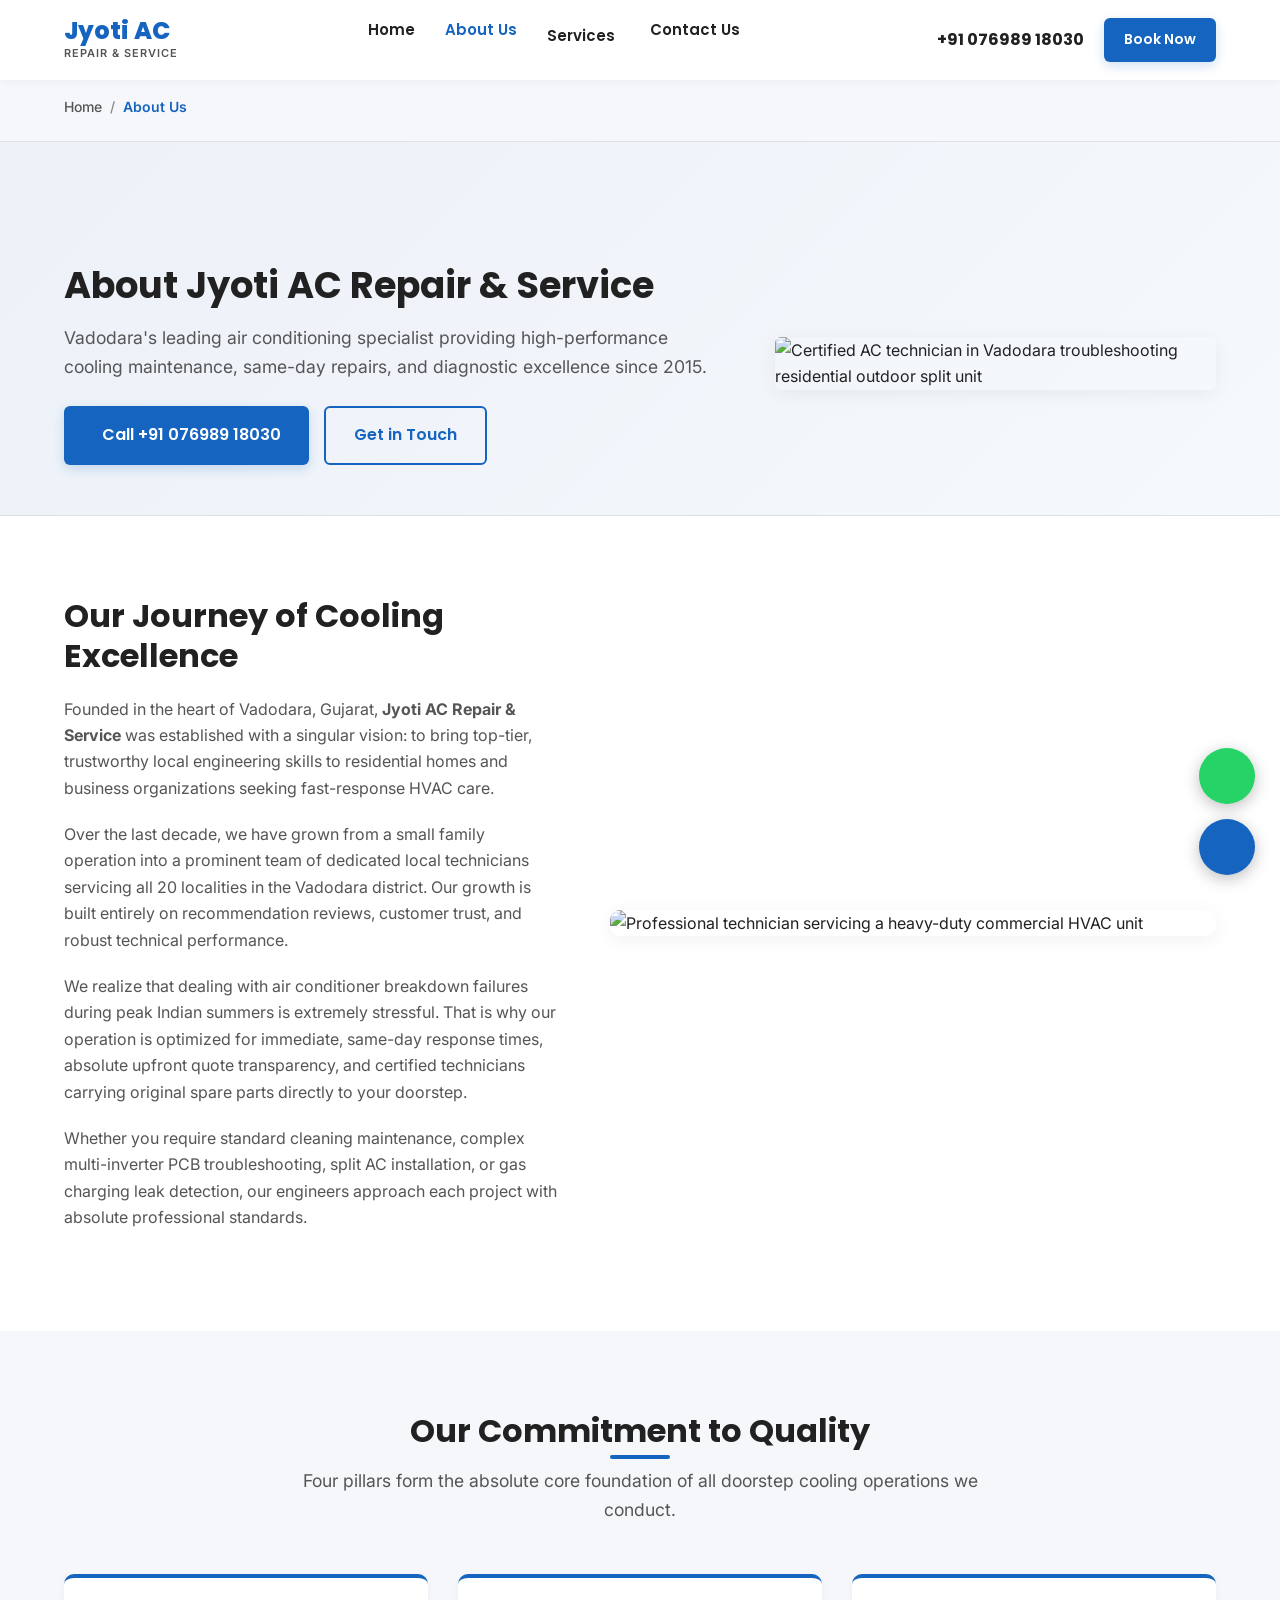
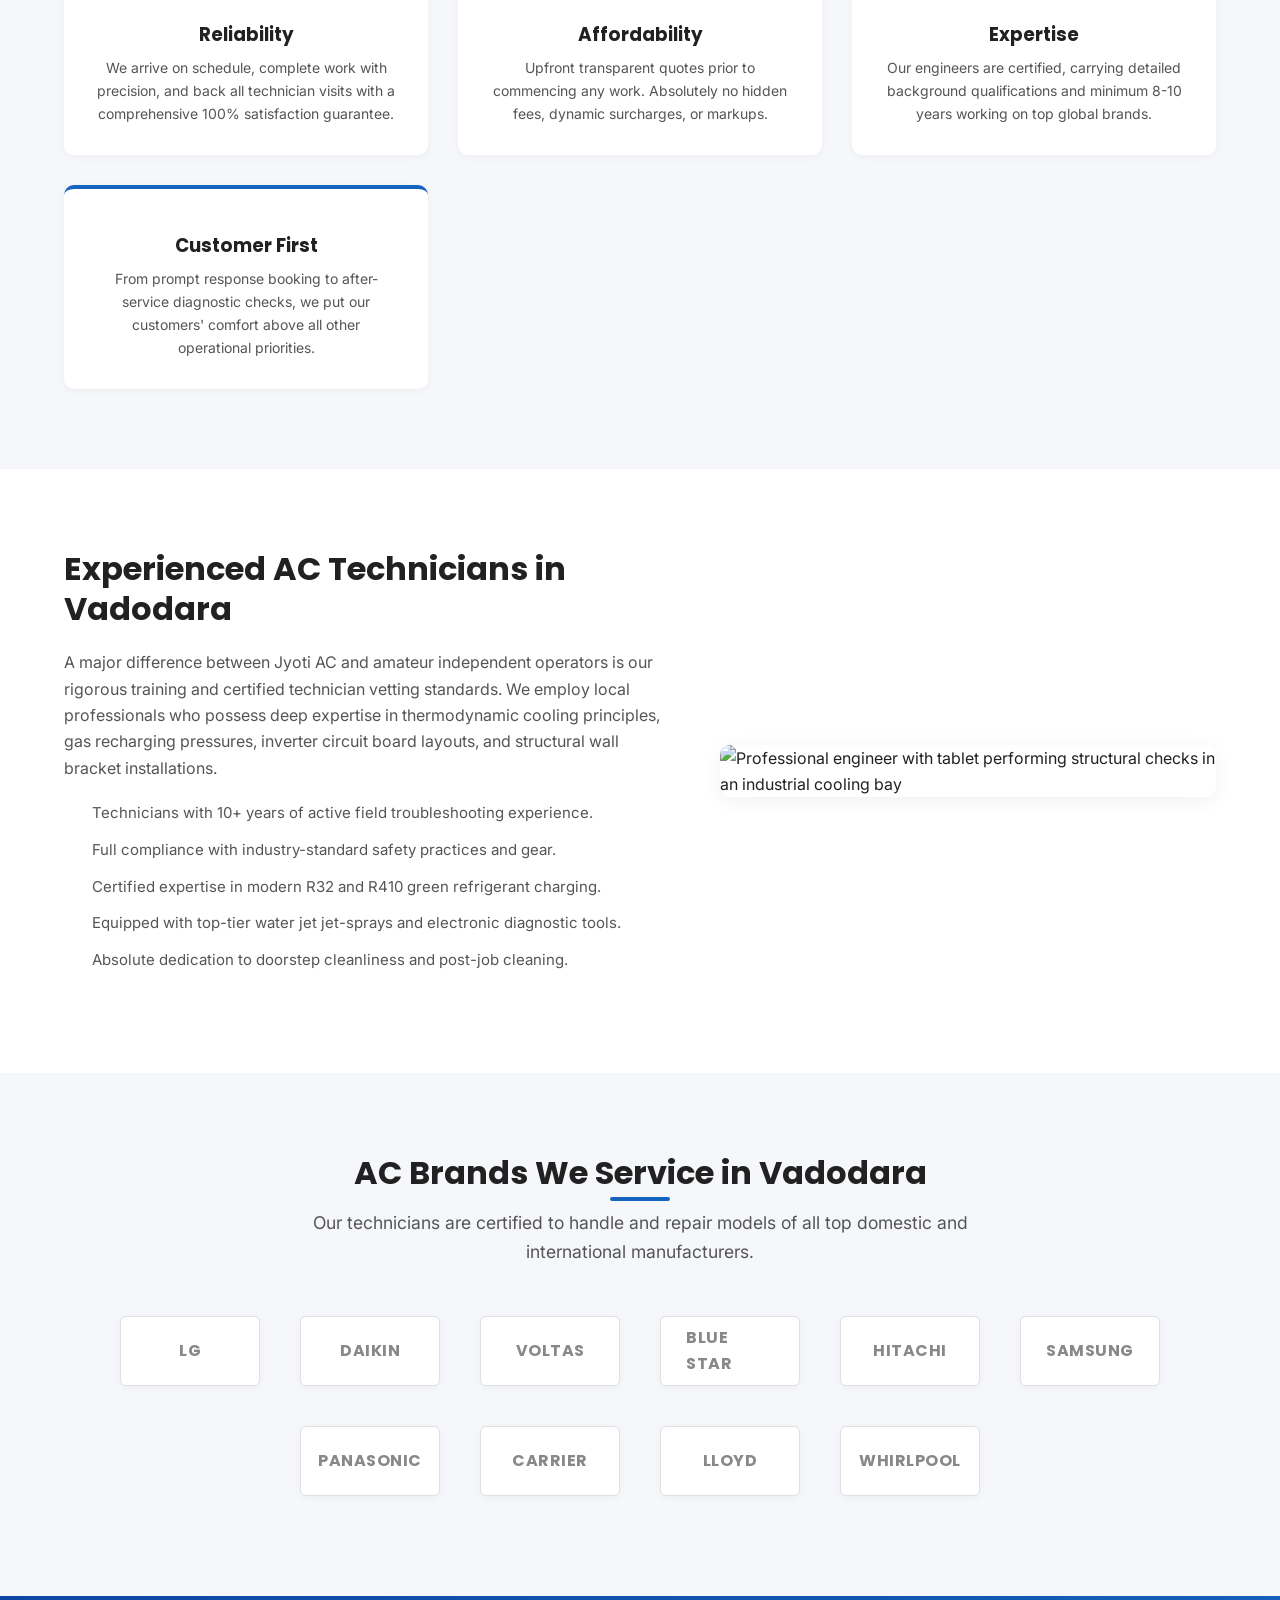
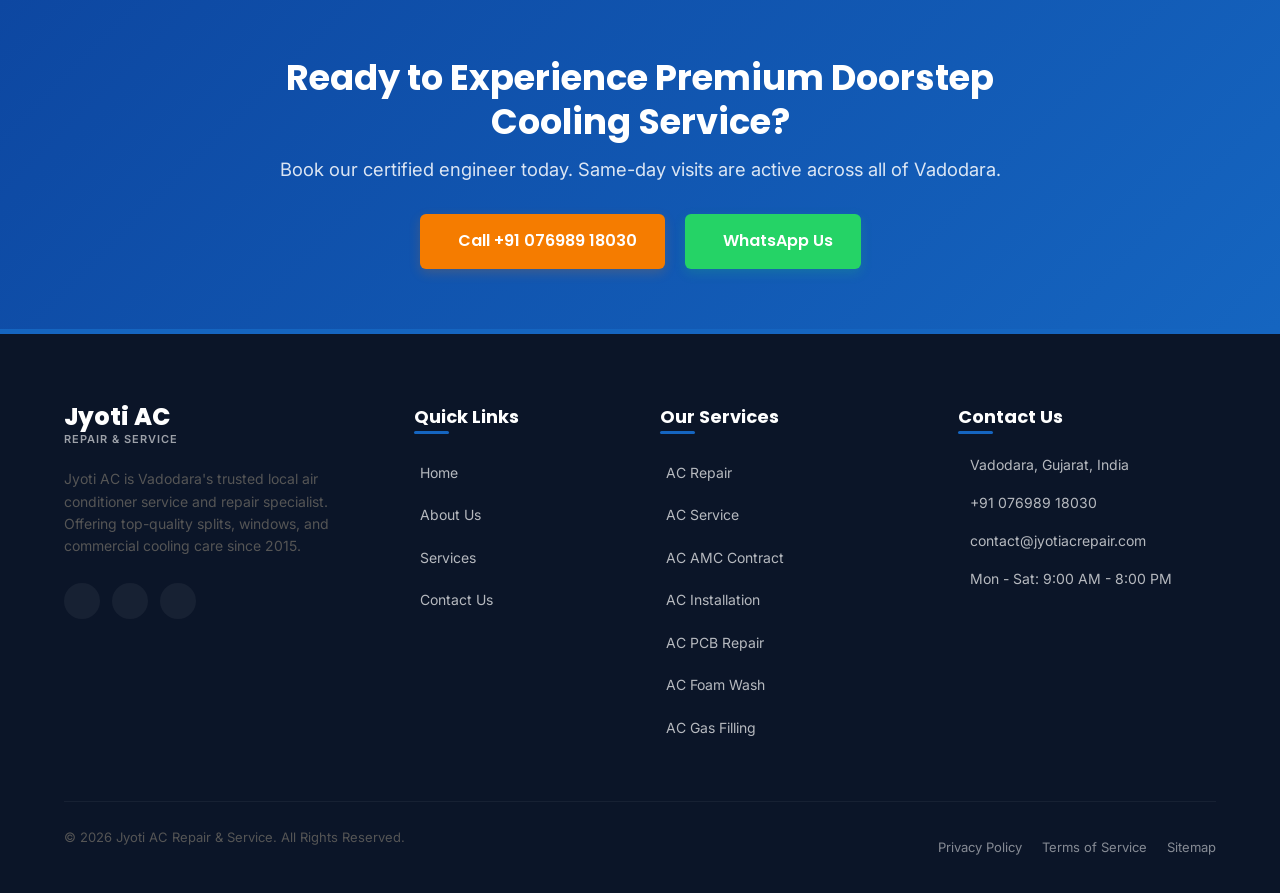
==== commit ce056082: "updated" ====
--- a/about-us.html
+++ b/about-us.html
@@ -1,15 +1,17 @@
 <!DOCTYPE html>
 <html lang="en">
+
 <head>
   <meta charset="UTF-8">
   <meta name="viewport" content="width=device-width, initial-scale=1.0">
   <title>About Jyoti AC Repair & Service — Trusted in Vadodara</title>
-  <meta name="description" content="Learn about Jyoti AC — Vadodara's trusted AC repair & service company. Experienced technicians, all brands, affordable pricing.">
+  <meta name="description"
+    content="Learn about Jyoti AC — Vadodara's trusted AC repair & service company. Experienced technicians, all brands, affordable pricing.">
   <link rel="canonical" href="https://jyotiacrepair.com/about-us" />
-  
+
   <!-- Remix Icon CDN -->
   <link href="https://cdn.jsdelivr.net/npm/remixicon@4.2.0/fonts/remixicon.css" rel="stylesheet" />
-  
+
   <!-- Core Stylesheet -->
   <link rel="stylesheet" href="style.css">
 
@@ -35,6 +37,7 @@
   }
   </script>
 </head>
+
 <body>
 
   <!-- HEADER -->
@@ -44,13 +47,13 @@
         <span class="logo-main">Jyoti AC</span>
         <span class="logo-sub">Repair & Service</span>
       </a>
-      
+
       <button class="hamburger" aria-label="Toggle Menu">
         <span></span>
         <span></span>
         <span></span>
       </button>
-      
+
       <ul class="nav-menu">
         <li class="nav-item"><a href="index.html" class="nav-link">Home</a></li>
         <li class="nav-item active"><a href="about-us.html" class="nav-link">About Us</a></li>
@@ -71,10 +74,10 @@
         </li>
         <li class="nav-item"><a href="contact-us.html" class="nav-link">Contact Us</a></li>
       </ul>
-      
+
       <div class="header-right">
         <a href="tel:+917698918030" class="contact-phone-header">
-          <i class="ri-phone-fill"></i> 076989 18030
+          <i class="ri-phone-fill"></i> +91 076989 18030
         </a>
         <a href="contact-us.html" class="btn btn-primary" style="padding: 10px 20px; font-size: 14px;">Book Now</a>
       </div>
@@ -97,14 +100,16 @@
       <div class="inner-hero-wrapper">
         <div class="inner-hero-content">
           <h1>About Jyoti AC Repair & Service</h1>
-          <p>Vadodara's leading air conditioning specialist providing high-performance cooling maintenance, same-day repairs, and diagnostic excellence since 2015.</p>
+          <p>Vadodara's leading air conditioning specialist providing high-performance cooling maintenance, same-day
+            repairs, and diagnostic excellence since 2015.</p>
           <div class="cta-group">
-            <a href="tel:+917698918030" class="btn btn-primary"><i class="ri-phone-fill"></i> Call 076989 18030</a>
+            <a href="tel:+917698918030" class="btn btn-primary"><i class="ri-phone-fill"></i> Call +91 076989 18030</a>
             <a href="contact-us.html" class="btn btn-secondary">Get in Touch</a>
           </div>
         </div>
         <div class="inner-hero-media">
-          <img src="https://images.unsplash.com/photo-1621905251189-08b45d6a269e?q=80&w=500&auto=format&fit=crop" alt="Certified AC technician in Vadodara troubleshooting residential outdoor split unit">
+          <img src="https://images.unsplash.com/photo-1621905251189-08b45d6a269e?q=80&w=500&auto=format&fit=crop"
+            alt="Certified AC technician in Vadodara troubleshooting residential outdoor split unit">
         </div>
       </div>
     </div>
@@ -115,14 +120,23 @@
     <div class="container">
       <div class="about-split" style="grid-template-columns: 0.9fr 1.1fr;">
         <div class="about-img-container" style="order: 2;">
-          <img src="https://images.unsplash.com/photo-1504307651254-35680f356dfd?q=80&w=600&auto=format&fit=crop" class="about-img" alt="Professional technician servicing a heavy-duty commercial HVAC unit">
+          <img src="https://images.unsplash.com/photo-1504307651254-35680f356dfd?q=80&w=600&auto=format&fit=crop"
+            class="about-img" alt="Professional technician servicing a heavy-duty commercial HVAC unit">
         </div>
         <div style="order: 1;">
           <h2 style="font-size: 2rem; margin-bottom: 20px;">Our Journey of Cooling Excellence</h2>
-          <p>Founded in the heart of Vadodara, Gujarat, <strong>Jyoti AC Repair & Service</strong> was established with a singular vision: to bring top-tier, trustworthy local engineering skills to residential homes and business organizations seeking fast-response HVAC care.</p>
-          <p>Over the last decade, we have grown from a small family operation into a prominent team of dedicated local technicians servicing all 20 localities in the Vadodara district. Our growth is built entirely on recommendation reviews, customer trust, and robust technical performance.</p>
-          <p>We realize that dealing with air conditioner breakdown failures during peak Indian summers is extremely stressful. That is why our operation is optimized for immediate, same-day response times, absolute upfront quote transparency, and certified technicians carrying original spare parts directly to your doorstep.</p>
-          <p>Whether you require standard cleaning maintenance, complex multi-inverter PCB troubleshooting, split AC installation, or gas charging leak detection, our engineers approach each project with absolute professional standards.</p>
+          <p>Founded in the heart of Vadodara, Gujarat, <strong>Jyoti AC Repair & Service</strong> was established with
+            a singular vision: to bring top-tier, trustworthy local engineering skills to residential homes and business
+            organizations seeking fast-response HVAC care.</p>
+          <p>Over the last decade, we have grown from a small family operation into a prominent team of dedicated local
+            technicians servicing all 20 localities in the Vadodara district. Our growth is built entirely on
+            recommendation reviews, customer trust, and robust technical performance.</p>
+          <p>We realize that dealing with air conditioner breakdown failures during peak Indian summers is extremely
+            stressful. That is why our operation is optimized for immediate, same-day response times, absolute upfront
+            quote transparency, and certified technicians carrying original spare parts directly to your doorstep.</p>
+          <p>Whether you require standard cleaning maintenance, complex multi-inverter PCB troubleshooting, split AC
+            installation, or gas charging leak detection, our engineers approach each project with absolute professional
+            standards.</p>
         </div>
       </div>
     </div>
@@ -135,27 +149,31 @@
         <h2>Our Commitment to Quality</h2>
         <p>Four pillars form the absolute core foundation of all doorstep cooling operations we conduct.</p>
       </div>
-      
+
       <div class="why-grid">
         <div class="why-card">
           <div class="why-card-icon" style="color: var(--primary-blue);"><i class="ri-shield-fill"></i></div>
           <h3>Reliability</h3>
-          <p>We arrive on schedule, complete work with precision, and back all technician visits with a comprehensive 100% satisfaction guarantee.</p>
+          <p>We arrive on schedule, complete work with precision, and back all technician visits with a comprehensive
+            100% satisfaction guarantee.</p>
         </div>
         <div class="why-card">
           <div class="why-card-icon" style="color: var(--primary-blue);"><i class="ri-wallet-fill"></i></div>
           <h3>Affordability</h3>
-          <p>Upfront transparent quotes prior to commencing any work. Absolutely no hidden fees, dynamic surcharges, or markups.</p>
+          <p>Upfront transparent quotes prior to commencing any work. Absolutely no hidden fees, dynamic surcharges, or
+            markups.</p>
         </div>
         <div class="why-card">
           <div class="why-card-icon" style="color: var(--primary-blue);"><i class="ri-user-star-fill"></i></div>
           <h3>Expertise</h3>
-          <p>Our engineers are certified, carrying detailed background qualifications and minimum 8-10 years working on top global brands.</p>
+          <p>Our engineers are certified, carrying detailed background qualifications and minimum 8-10 years working on
+            top global brands.</p>
         </div>
         <div class="why-card">
           <div class="why-card-icon" style="color: var(--primary-blue);"><i class="ri-service-fill"></i></div>
           <h3>Customer First</h3>
-          <p>From prompt response booking to after-service diagnostic checks, we put our customers' comfort above all other operational priorities.</p>
+          <p>From prompt response booking to after-service diagnostic checks, we put our customers' comfort above all
+            other operational priorities.</p>
         </div>
       </div>
     </div>
@@ -167,18 +185,28 @@
       <div class="about-split">
         <div>
           <h2 style="font-size: 2rem; margin-bottom: 20px;">Experienced AC Technicians in Vadodara</h2>
-          <p>A major difference between Jyoti AC and amateur independent operators is our rigorous training and certified technician vetting standards. We employ local professionals who possess deep expertise in thermodynamic cooling principles, gas recharging pressures, inverter circuit board layouts, and structural wall bracket installations.</p>
-          
+          <p>A major difference between Jyoti AC and amateur independent operators is our rigorous training and
+            certified technician vetting standards. We employ local professionals who possess deep expertise in
+            thermodynamic cooling principles, gas recharging pressures, inverter circuit board layouts, and structural
+            wall bracket installations.</p>
+
           <ul class="check-list">
-            <li><i class="ri-checkbox-circle-fill"></i> Technicians with 10+ years of active field troubleshooting experience.</li>
-            <li><i class="ri-checkbox-circle-fill"></i> Full compliance with industry-standard safety practices and gear.</li>
-            <li><i class="ri-checkbox-circle-fill"></i> Certified expertise in modern R32 and R410 green refrigerant charging.</li>
-            <li><i class="ri-checkbox-circle-fill"></i> Equipped with top-tier water jet jet-sprays and electronic diagnostic tools.</li>
-            <li><i class="ri-checkbox-circle-fill"></i> Absolute dedication to doorstep cleanliness and post-job cleaning.</li>
+            <li><i class="ri-checkbox-circle-fill"></i> Technicians with 10+ years of active field troubleshooting
+              experience.</li>
+            <li><i class="ri-checkbox-circle-fill"></i> Full compliance with industry-standard safety practices and
+              gear.</li>
+            <li><i class="ri-checkbox-circle-fill"></i> Certified expertise in modern R32 and R410 green refrigerant
+              charging.</li>
+            <li><i class="ri-checkbox-circle-fill"></i> Equipped with top-tier water jet jet-sprays and electronic
+              diagnostic tools.</li>
+            <li><i class="ri-checkbox-circle-fill"></i> Absolute dedication to doorstep cleanliness and post-job
+              cleaning.</li>
           </ul>
         </div>
         <div>
-          <img src="https://images.unsplash.com/photo-1581092921461-eab62e97a780?q=80&w=600&auto=format&fit=crop" class="about-img" alt="Professional engineer with tablet performing structural checks in an industrial cooling bay">
+          <img src="https://images.unsplash.com/photo-1581092921461-eab62e97a780?q=80&w=600&auto=format&fit=crop"
+            class="about-img"
+            alt="Professional engineer with tablet performing structural checks in an industrial cooling bay">
         </div>
       </div>
     </div>
@@ -189,9 +217,10 @@
     <div class="container">
       <div class="section-header">
         <h2>AC Brands We Service in Vadodara</h2>
-        <p>Our technicians are certified to handle and repair models of all top domestic and international manufacturers.</p>
-      </div>
-      
+        <p>Our technicians are certified to handle and repair models of all top domestic and international
+          manufacturers.</p>
+      </div>
+
       <div class="brands-row">
         <div class="brand-logo-card"><span class="brand-text">LG</span></div>
         <div class="brand-logo-card"><span class="brand-text">Daikin</span></div>
@@ -214,8 +243,9 @@
         <h2>Ready to Experience Premium Doorstep Cooling Service?</h2>
         <p>Book our certified engineer today. Same-day visits are active across all of Vadodara.</p>
         <div class="cta-banner-btns">
-          <a href="tel:+917698918030" class="btn btn-orange"><i class="ri-phone-fill"></i> Call 076989 18030</a>
-          <a href="https://wa.me/917698918030?text=Hi%2C%20I%20need%20AC%20service%20in%20Vadodara" class="btn btn-whatsapp" target="_blank"><i class="ri-whatsapp-line"></i> WhatsApp Us</a>
+          <a href="tel:+917698918030" class="btn btn-orange"><i class="ri-phone-fill"></i> Call +91 076989 18030</a>
+          <a href="https://wa.me/917698918030?text=Hi%2C%20I%20need%20AC%20service%20in%20Vadodara"
+            class="btn btn-whatsapp" target="_blank"><i class="ri-whatsapp-line"></i> WhatsApp Us</a>
         </div>
       </div>
     </div>
@@ -231,7 +261,8 @@
             <span class="logo-sub" style="color: rgba(255,255,255,0.6);">Repair & Service</span>
           </a>
           <p class="footer-logo-desc">
-            Jyoti AC is Vadodara's trusted local air conditioner service and repair specialist. Offering top-quality splits, windows, and commercial cooling care since 2015.
+            Jyoti AC is Vadodara's trusted local air conditioner service and repair specialist. Offering top-quality
+            splits, windows, and commercial cooling care since 2015.
           </p>
           <div class="footer-socials">
             <a href="#" class="social-link" aria-label="Facebook"><i class="ri-facebook-fill"></i></a>
@@ -239,7 +270,7 @@
             <a href="#" class="social-link" aria-label="Twitter"><i class="ri-twitter-x-fill"></i></a>
           </div>
         </div>
-        
+
         <div class="footer-col">
           <h3>Quick Links</h3>
           <ul class="footer-links-list">
@@ -249,7 +280,7 @@
             <li><a href="contact-us.html"><i class="ri-arrow-right-s-line"></i> Contact Us</a></li>
           </ul>
         </div>
-        
+
         <div class="footer-col">
           <h3>Our Services</h3>
           <ul class="footer-links-list">
@@ -262,7 +293,7 @@
             <li><a href="ac-gas-filling-vadodara.html"><i class="ri-arrow-right-s-line"></i> AC Gas Filling</a></li>
           </ul>
         </div>
-        
+
         <div class="footer-col">
           <h3>Contact Us</h3>
           <div class="footer-contact-details">
@@ -272,7 +303,7 @@
             </div>
             <div class="footer-contact-item">
               <i class="ri-phone-fill"></i>
-              <span><a href="tel:+917698918030">076989 18030</a></span>
+              <span><a href="tel:+917698918030">+91 076989 18030</a></span>
             </div>
             <div class="footer-contact-item">
               <i class="ri-mail-fill"></i>
@@ -285,7 +316,7 @@
           </div>
         </div>
       </div>
-      
+
       <div class="footer-bottom">
         <div class="footer-bottom-wrapper">
           <p>&copy; 2026 Jyoti AC Repair & Service. All Rights Reserved.</p>
@@ -301,10 +332,11 @@
 
   <!-- STICKY FLOATING ACTION BUTTONS -->
   <div class="sticky-buttons-container">
-    <a href="https://wa.me/917698918030?text=Hi%2C%20I%20need%20AC%20service%20in%20Vadodara" class="sticky-action-btn btn-wa" target="_blank" data-tooltip="WhatsApp Chat">
+    <a href="https://wa.me/917698918030?text=Hi%2C%20I%20need%20AC%20service%20in%20Vadodara"
+      class="sticky-action-btn btn-wa" target="_blank" data-tooltip="WhatsApp Chat">
       <i class="ri-whatsapp-line"></i>
     </a>
-    <a href="tel:+917698918030" class="sticky-action-btn btn-call" data-tooltip="Call 076989 18030">
+    <a href="tel:+917698918030" class="sticky-action-btn btn-call" data-tooltip="Call +91 076989 18030">
       <i class="ri-phone-fill"></i>
     </a>
   </div>
@@ -312,4 +344,5 @@
   <!-- Main Interaction Scripts -->
   <script src="script.js"></script>
 </body>
-</html>
+
+</html>
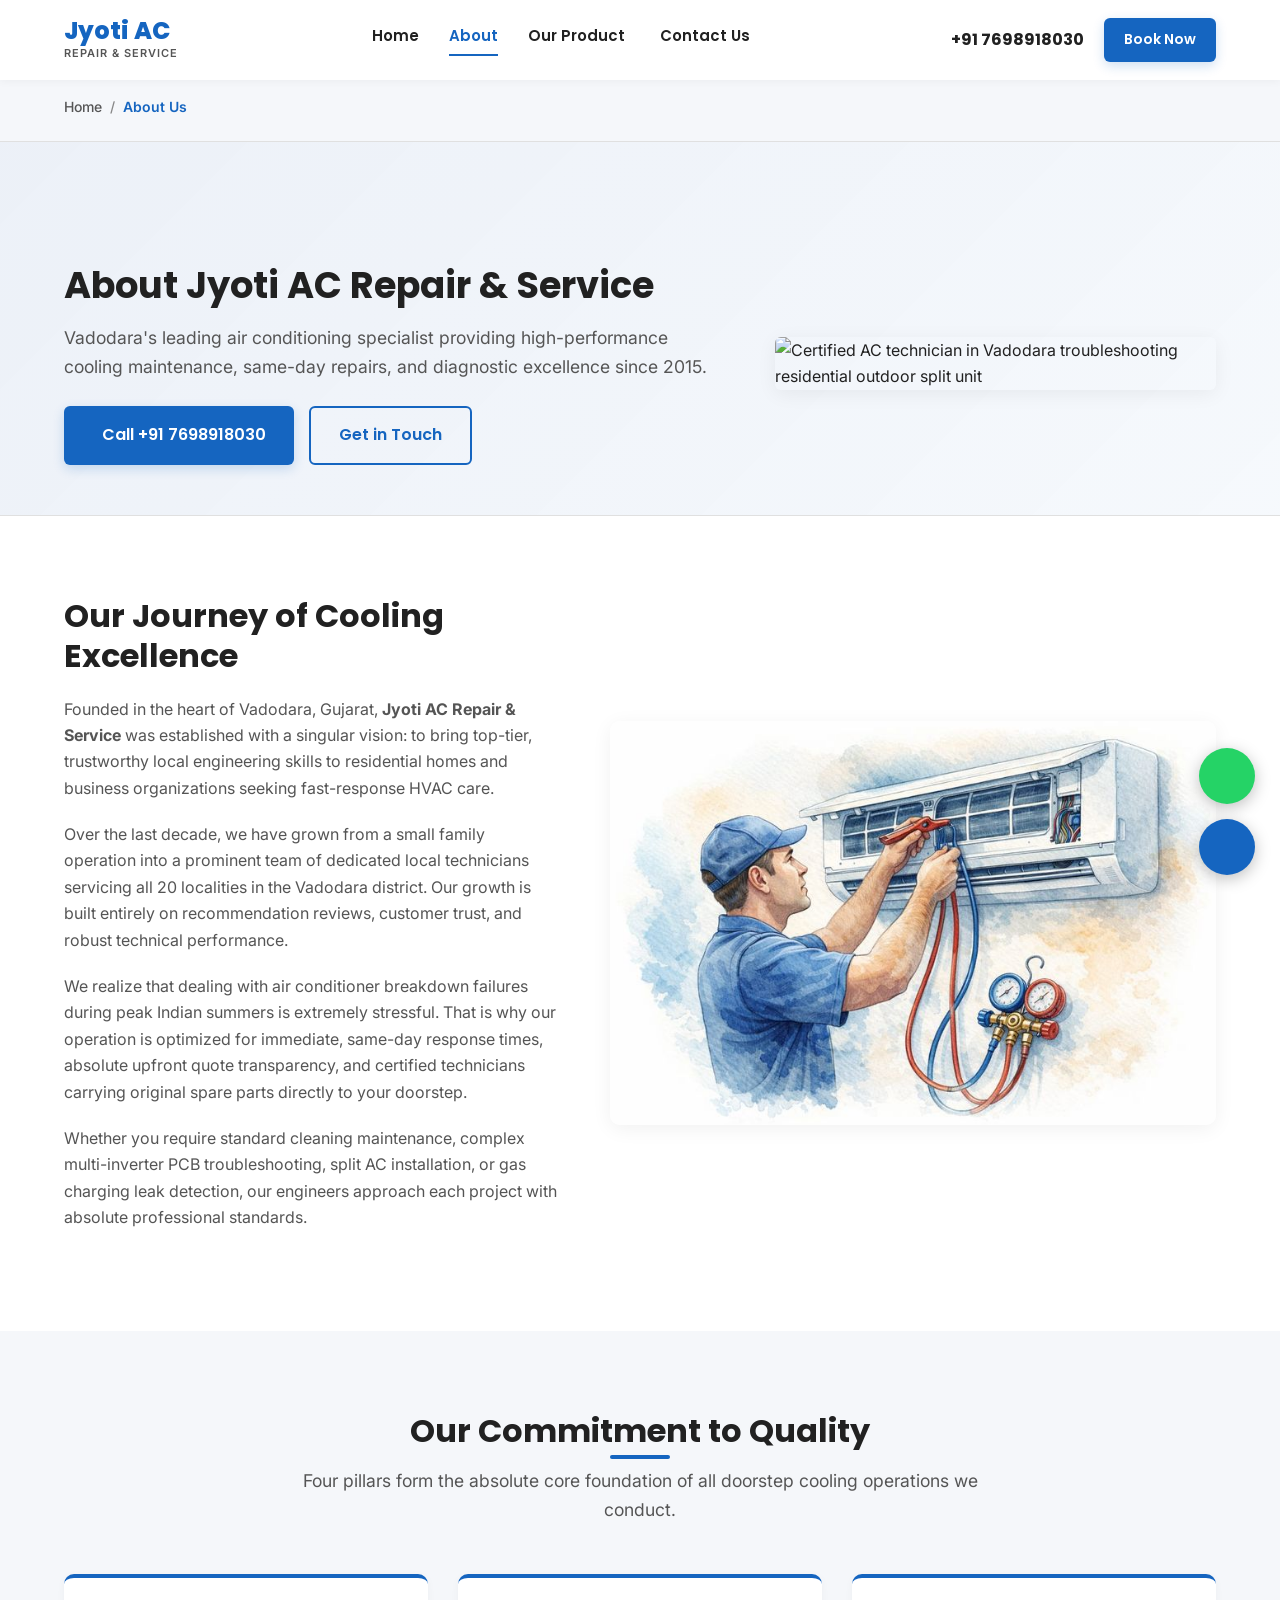
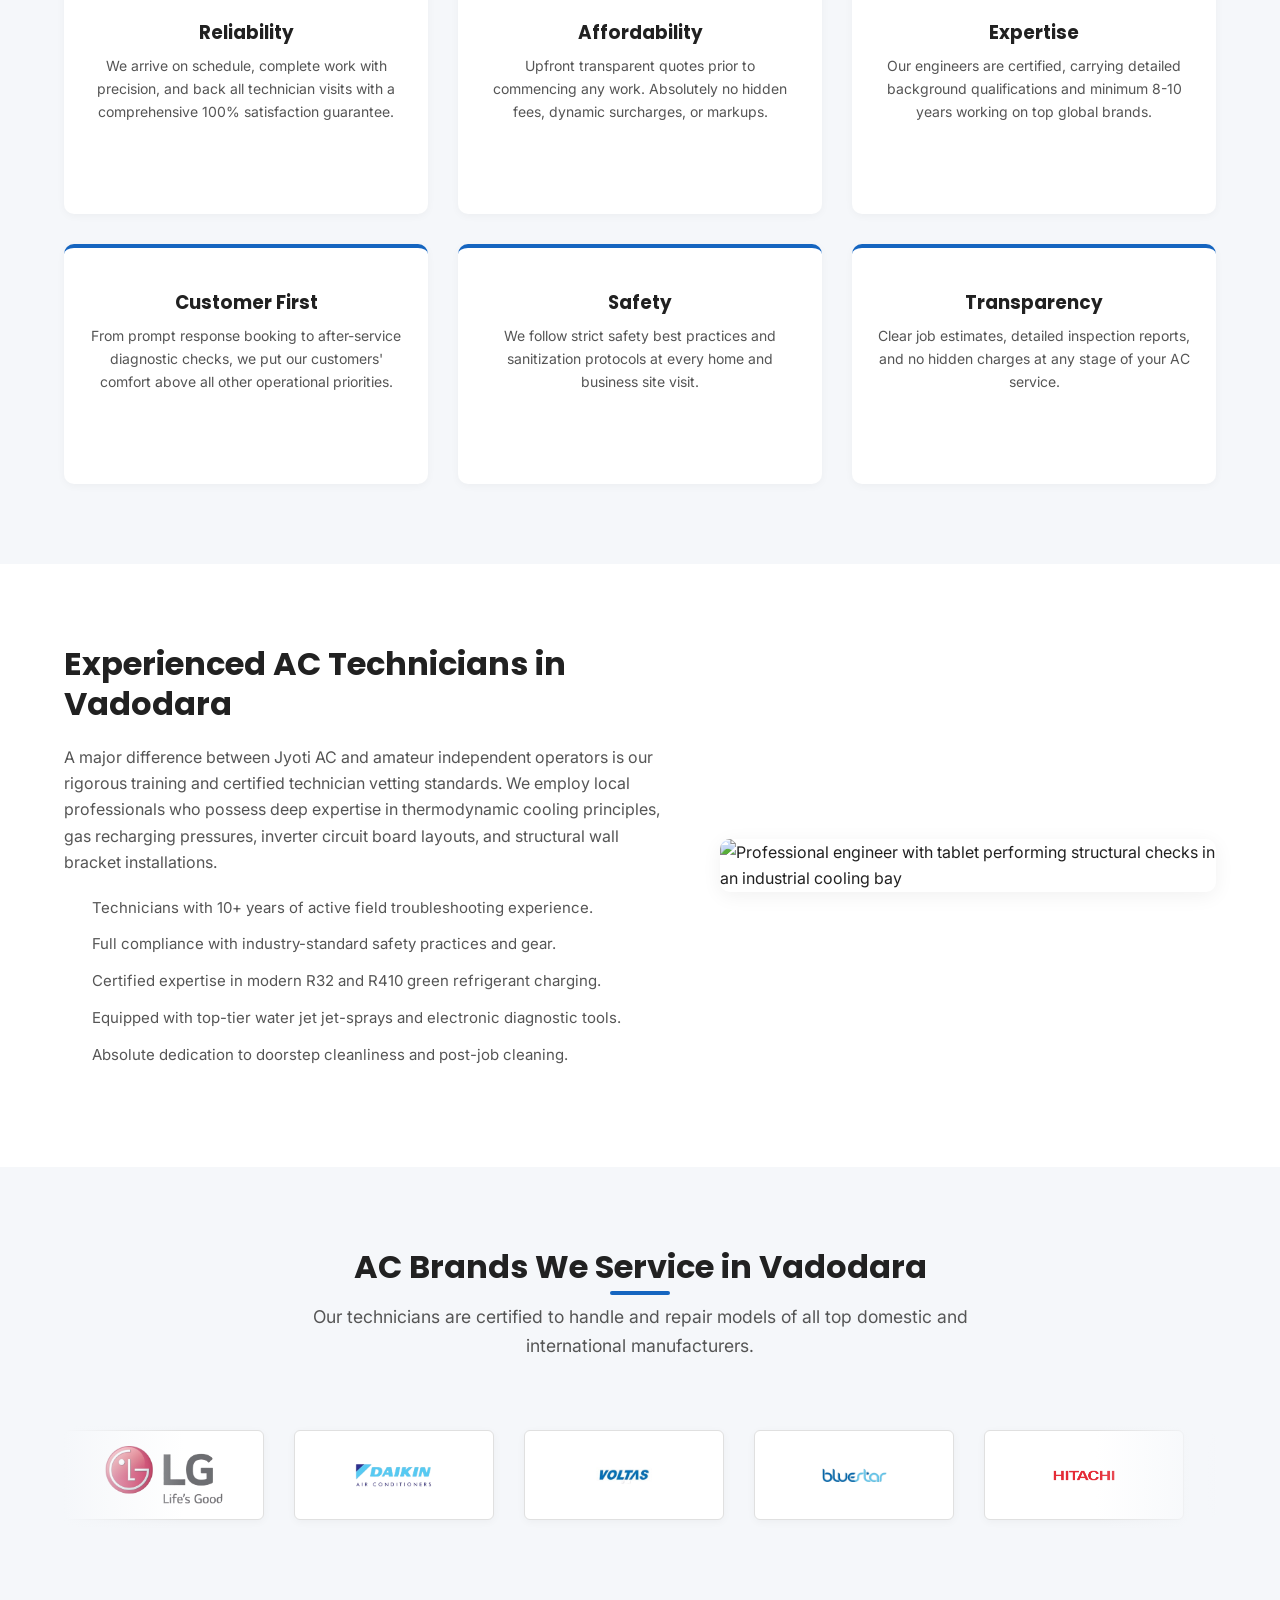
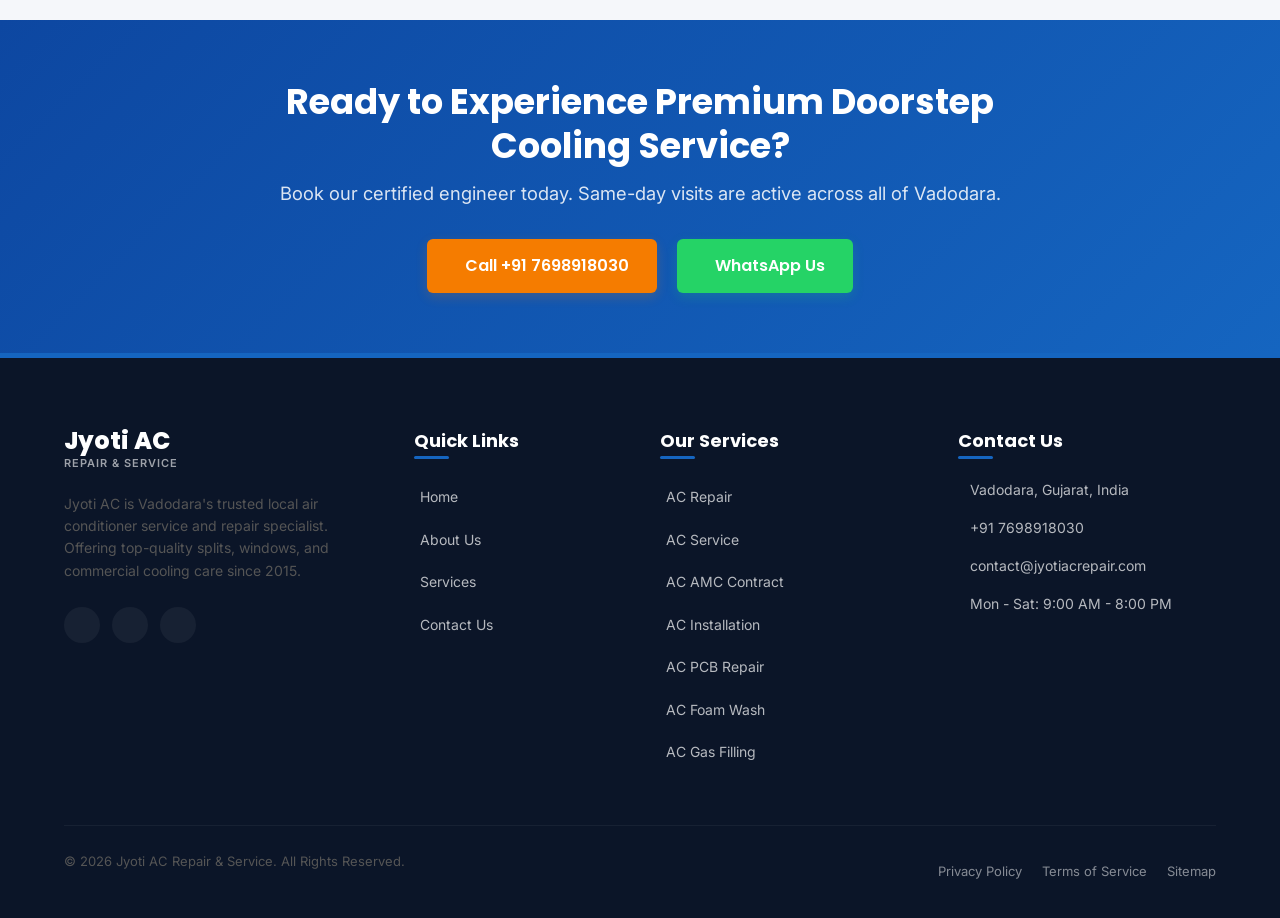
==== commit d738e2ad: ""completed"" ====
--- a/about-us.html
+++ b/about-us.html
@@ -36,6 +36,7 @@
     ]
   }
   </script>
+  <link rel="shortcut icon" type="image/x-icon" href="./images/imges/J_logo.png" />
 </head>
 
 <body>
@@ -48,17 +49,17 @@
         <span class="logo-sub">Repair & Service</span>
       </a>
 
-      <button class="hamburger" aria-label="Toggle Menu">
+      <button class="hamburger" aria-label="Toggle Menu" aria-expanded="false" aria-controls="nav-menu">
         <span></span>
         <span></span>
         <span></span>
       </button>
 
-      <ul class="nav-menu">
+      <ul class="nav-menu" id="nav-menu">
         <li class="nav-item"><a href="index.html" class="nav-link">Home</a></li>
-        <li class="nav-item active"><a href="about-us.html" class="nav-link">About Us</a></li>
+        <li class="nav-item active"><a href="about-us.html" class="nav-link">About</a></li>
         <li class="nav-item dropdown">
-          <a href="services.html" class="nav-link dropdown-toggle">Services <i class="ri-arrow-down-s-line"></i></a>
+          <a href="services.html" class="nav-link dropdown-toggle" aria-haspopup="true" aria-expanded="false">Our Product <i class="ri-arrow-down-s-line"></i></a>
           <ul class="dropdown-menu">
             <li class="dropdown-item"><a href="ac-repair-vadodara.html">AC Repair</a></li>
             <li class="dropdown-item"><a href="ac-service-vadodara.html">AC Service</a></li>
@@ -77,7 +78,7 @@
 
       <div class="header-right">
         <a href="tel:+917698918030" class="contact-phone-header">
-          <i class="ri-phone-fill"></i> +91 076989 18030
+          <i class="ri-phone-fill"></i> +91 7698918030
         </a>
         <a href="contact-us.html" class="btn btn-primary" style="padding: 10px 20px; font-size: 14px;">Book Now</a>
       </div>
@@ -103,7 +104,7 @@
           <p>Vadodara's leading air conditioning specialist providing high-performance cooling maintenance, same-day
             repairs, and diagnostic excellence since 2015.</p>
           <div class="cta-group">
-            <a href="tel:+917698918030" class="btn btn-primary"><i class="ri-phone-fill"></i> Call +91 076989 18030</a>
+            <a href="tel:+917698918030" class="btn btn-primary"><i class="ri-phone-fill"></i> Call +91 7698918030</a>
             <a href="contact-us.html" class="btn btn-secondary">Get in Touch</a>
           </div>
         </div>
@@ -118,9 +119,9 @@
   <!-- OUR STORY -->
   <section class="section-padding">
     <div class="container">
-      <div class="about-split" style="grid-template-columns: 0.9fr 1.1fr;">
+      <div class="about-split-alt">
         <div class="about-img-container" style="order: 2;">
-          <img src="https://images.unsplash.com/photo-1504307651254-35680f356dfd?q=80&w=600&auto=format&fit=crop"
+          <img src="./images/imges/img6.jpeg"
             class="about-img" alt="Professional technician servicing a heavy-duty commercial HVAC unit">
         </div>
         <div style="order: 1;">
@@ -175,6 +176,18 @@
           <p>From prompt response booking to after-service diagnostic checks, we put our customers' comfort above all
             other operational priorities.</p>
         </div>
+        <div class="why-card">
+          <div class="why-card-icon" style="color: var(--primary-blue);"><i class="ri-hand-heart-fill"></i></div>
+          <h3>Safety</h3>
+          <p>We follow strict safety best practices and sanitization protocols at every home and business site visit.
+          </p>
+        </div>
+        <div class="why-card">
+          <div class="why-card-icon" style="color: var(--primary-blue);"><i class="ri-checkbox-circle-fill"></i></div>
+          <h3>Transparency</h3>
+          <p>Clear job estimates, detailed inspection reports, and no hidden charges at any stage of your AC service.
+          </p>
+        </div>
       </div>
     </div>
   </section>
@@ -204,7 +217,7 @@
           </ul>
         </div>
         <div>
-          <img src="https://images.unsplash.com/photo-1581092921461-eab62e97a780?q=80&w=600&auto=format&fit=crop"
+          <img src="./images/imges/img3.jpg"
             class="about-img"
             alt="Professional engineer with tablet performing structural checks in an industrial cooling bay">
         </div>
@@ -221,17 +234,32 @@
           manufacturers.</p>
       </div>
 
-      <div class="brands-row">
-        <div class="brand-logo-card"><span class="brand-text">LG</span></div>
-        <div class="brand-logo-card"><span class="brand-text">Daikin</span></div>
-        <div class="brand-logo-card"><span class="brand-text">Voltas</span></div>
-        <div class="brand-logo-card"><span class="brand-text">Blue Star</span></div>
-        <div class="brand-logo-card"><span class="brand-text">Hitachi</span></div>
-        <div class="brand-logo-card"><span class="brand-text">Samsung</span></div>
-        <div class="brand-logo-card"><span class="brand-text">Panasonic</span></div>
-        <div class="brand-logo-card"><span class="brand-text">Carrier</span></div>
-        <div class="brand-logo-card"><span class="brand-text">Lloyd</span></div>
-        <div class="brand-logo-card"><span class="brand-text">Whirlpool</span></div>
+      <div class="brands-slider-container">
+        <div class="brands-slider-track">
+          <!-- Original set of 10 brands -->
+          <div class="brand-logo-card"><img src="./images/logo/lg.png" alt="LG Logo"></div>
+          <div class="brand-logo-card"><img src="./images/logo/Daikin.png" alt="Daikin Logo"></div>
+          <div class="brand-logo-card"><img src="./images/logo/voltas.png" alt="Voltas Logo"></div>
+          <div class="brand-logo-card"><img src="./images/logo/bluestar.png" alt="Blue Star Logo"></div>
+          <div class="brand-logo-card"><img src="./images/logo/Hitachi.png" alt="Hitachi Logo"></div>
+          <div class="brand-logo-card"><img src="./images/logo/samgsung.png" alt="Samsung Logo"></div>
+          <div class="brand-logo-card"><img src="./images/logo/panasonic.png" alt="Panasonic Logo"></div>
+          <div class="brand-logo-card"><img src="./images/logo/carrer.png" alt="Carrier Logo"></div>
+          <div class="brand-logo-card"><span class="brand-text" style="color: #e53935; font-family: var(--font-headings); font-weight: 800; font-size: 20px; letter-spacing: 1.5px; margin: 0;">LLOYD</span></div>
+          <div class="brand-logo-card"><img src="./images/logo/whirpool.png" alt="Whirlpool Logo"></div>
+          
+          <!-- Duplicated set of 10 brands for seamless infinite loop -->
+          <div class="brand-logo-card"><img src="./images/logo/lg.jpeg" alt="LG Logo"></div>
+          <div class="brand-logo-card"><img src="./images/logo/Daikin.jpeg" alt="Daikin Logo"></div>
+          <div class="brand-logo-card"><img src="./images/logo/voltas.jpeg" alt="Voltas Logo"></div>
+          <div class="brand-logo-card"><img src="./images/logo/bluestar.jpeg" alt="Blue Star Logo"></div>
+          <div class="brand-logo-card"><img src="./images/logo/Hitachi.png" alt="Hitachi Logo"></div>
+          <div class="brand-logo-card"><img src="./images/logo/samgsung.jpg" alt="Samsung Logo"></div>
+          <div class="brand-logo-card"><img src="./images/logo/panasonic.png" alt="Panasonic Logo"></div>
+          <div class="brand-logo-card"><img src="./images/logo/carrer.jpeg" alt="Carrier Logo"></div>
+          <div class="brand-logo-card"><span class="brand-text" style="color: #e53935; font-family: var(--font-headings); font-weight: 800; font-size: 20px; letter-spacing: 1.5px; margin: 0;">LLOYD</span></div>
+          <div class="brand-logo-card"><img src="./images/logo/whirpool.png" alt="Whirlpool Logo"></div>
+        </div>
       </div>
     </div>
   </section>
@@ -243,7 +271,7 @@
         <h2>Ready to Experience Premium Doorstep Cooling Service?</h2>
         <p>Book our certified engineer today. Same-day visits are active across all of Vadodara.</p>
         <div class="cta-banner-btns">
-          <a href="tel:+917698918030" class="btn btn-orange"><i class="ri-phone-fill"></i> Call +91 076989 18030</a>
+          <a href="tel:+917698918030" class="btn btn-orange"><i class="ri-phone-fill"></i> Call +91 7698918030</a>
           <a href="https://wa.me/917698918030?text=Hi%2C%20I%20need%20AC%20service%20in%20Vadodara"
             class="btn btn-whatsapp" target="_blank"><i class="ri-whatsapp-line"></i> WhatsApp Us</a>
         </div>
@@ -303,7 +331,7 @@
             </div>
             <div class="footer-contact-item">
               <i class="ri-phone-fill"></i>
-              <span><a href="tel:+917698918030">+91 076989 18030</a></span>
+              <span><a href="tel:+917698918030">+91 7698918030</a></span>
             </div>
             <div class="footer-contact-item">
               <i class="ri-mail-fill"></i>
@@ -336,13 +364,14 @@
       class="sticky-action-btn btn-wa" target="_blank" data-tooltip="WhatsApp Chat">
       <i class="ri-whatsapp-line"></i>
     </a>
-    <a href="tel:+917698918030" class="sticky-action-btn btn-call" data-tooltip="Call +91 076989 18030">
+    <a href="tel:+917698918030" class="sticky-action-btn btn-call" data-tooltip="Call +91 7698918030">
       <i class="ri-phone-fill"></i>
     </a>
   </div>
 
   <!-- Main Interaction Scripts -->
-  <script src="script.js"></script>
+  <script src="script.js?v=1.2"></script>
 </body>
 
-</html>+</html>
+
--- a/style.css
+++ b/style.css
@@ -36,6 +36,12 @@
   
   --header-height: 80px;
   --header-height-mobile: 70px;
+
+  /* Fluid Typography Variables */
+  --font-size-h1: clamp(1.8rem, 4vw + 1rem, 2.5rem);
+  --font-size-h2: clamp(1.4rem, 3vw + 0.8rem, 2rem);
+  --font-size-h3: clamp(1.2rem, 2vw + 0.6rem, 1.5rem);
+  --font-size-h4: clamp(1.1rem, 1.5vw + 0.5rem, 1.25rem);
 }
 
 /* ==========================================
@@ -59,6 +65,7 @@
   line-height: 1.65;
   font-size: 16px;
   overflow-x: hidden;
+  animation: pageFadeIn 0.8s ease-out both;
 }
 
 h1, h2, h3, h4, h5, h6 {
@@ -69,10 +76,10 @@
   margin-bottom: 0.5em;
 }
 
-h1 { font-size: 2.5rem; }
-h2 { font-size: 2rem; }
-h3 { font-size: 1.5rem; }
-h4 { font-size: 1.25rem; }
+h1 { font-size: var(--font-size-h1); }
+h2 { font-size: var(--font-size-h2); }
+h3 { font-size: var(--font-size-h3); }
+h4 { font-size: var(--font-size-h4); }
 
 p {
   margin-bottom: 1.25rem;
@@ -110,7 +117,7 @@
    UTILITY CLASSES
    ========================================== */
 .container {
-  width: 100%;
+  width: min(100%, 1200px);
   max-width: 1200px;
   margin: 0 auto;
   padding: 0 24px;
@@ -291,10 +298,12 @@
 
 .nav-menu {
   display: flex;
+  align-items: center;
   list-style: none;
   gap: 30px;
   margin: 0;
   padding: 0;
+  flex-wrap: wrap;
 }
 
 .nav-item {
@@ -307,13 +316,36 @@
   font-weight: 600;
   color: var(--text-dark);
   padding: 8px 0;
+  white-space: nowrap;
+  position: relative;
+  display: inline-block;
+}
+
+/* Premium Hover/Active Underline Indicator */
+.nav-link::after {
+  content: '';
+  position: absolute;
+  bottom: 0;
+  left: 0;
+  width: 100%;
+  height: 2px;
+  background-color: var(--primary-blue);
+  transform: scaleX(0);
+  transform-origin: right;
+  transition: transform var(--transition-normal);
+}
+
+.nav-link:hover::after,
+.nav-item.active .nav-link::after {
+  transform: scaleX(1);
+  transform-origin: left;
 }
 
 .nav-link:hover, .nav-item.active .nav-link {
   color: var(--primary-blue);
 }
 
-/* Dropdown */
+/* Dropdown styling */
 .dropdown {
   position: relative;
 }
@@ -323,6 +355,10 @@
   align-items: center;
   gap: 5px;
   cursor: pointer;
+}
+
+.dropdown-toggle i {
+  transition: transform var(--transition-normal);
 }
 
 .dropdown-menu {
@@ -343,10 +379,20 @@
   list-style: none;
 }
 
-.dropdown:hover .dropdown-menu {
+/* Open dropdown on hover, focus-within, or open class */
+.dropdown:hover .dropdown-menu,
+.dropdown:focus-within .dropdown-menu,
+.dropdown.active-open .dropdown-menu {
   opacity: 1;
   visibility: visible;
   transform: translateX(-50%) translateY(0);
+}
+
+/* Rotate indicator arrow when dropdown is active/open */
+.dropdown:hover .dropdown-toggle i,
+.dropdown:focus-within .dropdown-toggle i,
+.dropdown.active-open .dropdown-toggle i {
+  transform: rotate(180deg);
 }
 
 .dropdown-item a {
@@ -391,8 +437,8 @@
   background: transparent;
   border: none;
   cursor: pointer;
-  padding: 5px;
-  z-index: 1001;
+  padding: 12px;
+  z-index: 1002;
 }
 
 .hamburger span {
@@ -428,15 +474,72 @@
   min-height: 600px;
   padding-top: calc(var(--header-height) + 60px);
   padding-bottom: 80px;
-  background: linear-gradient(135deg, rgba(13, 71, 161, 0.95), rgba(21, 101, 192, 0.85)), url('https://images.unsplash.com/photo-1621905251189-08b45d6a269e?q=80&w=1440&auto=format&fit=crop') no-repeat center center/cover;
+  background: #0b1528; /* premium dark fallback */
   display: flex;
   align-items: center;
   color: var(--white);
+  overflow: hidden;
+}
+
+.hero::before {
+  content: '';
+  position: absolute;
+  top: 0;
+  left: 0;
+  width: 100%;
+  height: 100%;
+  background: linear-gradient(135deg, rgba(11, 21, 40, 0.85), rgba(21, 101, 192, 0.65));
+  z-index: 1;
+  pointer-events: none;
 }
 
 .hero-content {
+  position: relative;
+  z-index: 2;
   max-width: 650px;
+  margin: 0 auto;
+  text-align: center;
   animation: fadeInUp 0.8s ease-out;
+}
+
+.hero {
+  justify-content: center;
+}
+
+.hero-btns {
+  display: flex;
+  flex-wrap: wrap;
+  justify-content: center;
+  gap: 15px;
+}
+
+/* Hero image slider */
+.hero-slider {
+  position: absolute;
+  top: 0;
+  left: 0;
+  width: 100%;
+  height: 100%;
+  z-index: 0;
+}
+
+.hero-slide {
+  position: absolute;
+  top: 0;
+  left: 0;
+  width: 100%;
+  height: 100%;
+  background-size: cover;
+  background-position: center;
+  background-repeat: no-repeat;
+  opacity: 0;
+  visibility: hidden;
+  transition: opacity 1.5s ease-in-out, visibility 1.5s ease-in-out;
+}
+
+.hero-slide.active {
+  opacity: 1;
+  visibility: visible;
 }
 
 .hero-content h1 {
@@ -523,14 +626,25 @@
   align-items: center;
 }
 
+.about-split-alt {
+  display: grid;
+  grid-template-columns: 0.9fr 1.1fr;
+  gap: 50px;
+  align-items: center;
+}
+
 .about-img-container {
   position: relative;
-}
-
-.about-img {
   width: 100%;
+}
+
+.about-img,
+.about-img-container img {
+  width: 100%;
+  height: auto;
   border-radius: var(--border-radius-md);
   box-shadow: var(--shadow-md);
+  display: block;
 }
 
 .about-badge {
@@ -569,6 +683,18 @@
   gap: 30px;
 }
 
+@media (max-width: 1024px) {
+  .services-grid {
+    grid-template-columns: repeat(2, 1fr);
+  }
+}
+
+@media (max-width: 720px) {
+  .services-grid {
+    grid-template-columns: 1fr;
+  }
+}
+
 .service-card {
   background-color: var(--white);
   border: 1px solid var(--border-grey);
@@ -579,7 +705,19 @@
   display: flex;
   flex-direction: column;
   height: 100%;
-}
+  opacity: 0;
+  animation: fadeInUp 0.9s ease-out both;
+}
+
+.services-grid .service-card:nth-child(1) { animation-delay: 0.08s; }
+.services-grid .service-card:nth-child(2) { animation-delay: 0.16s; }
+.services-grid .service-card:nth-child(3) { animation-delay: 0.24s; }
+.services-grid .service-card:nth-child(4) { animation-delay: 0.32s; }
+.services-grid .service-card:nth-child(5) { animation-delay: 0.40s; }
+.services-grid .service-card:nth-child(6) { animation-delay: 0.48s; }
+.services-grid .service-card:nth-child(7) { animation-delay: 0.56s; }
+.services-grid .service-card:nth-child(8) { animation-delay: 0.64s; }
+.services-grid .service-card:nth-child(9) { animation-delay: 0.72s; }
 
 .service-card:hover {
   transform: translateY(-5px);
@@ -599,11 +737,23 @@
   justify-content: center;
   margin-bottom: 20px;
   transition: all var(--transition-fast);
+  animation: float 5s ease-in-out infinite alternate;
 }
 
 .service-card:hover .service-card-icon {
+  transform: translateY(-4px) scale(1.05);
   background-color: var(--primary-blue);
   color: var(--white);
+  box-shadow: 0 12px 24px rgba(21, 101, 192, 0.12);
+}
+
+@keyframes float {
+  from {
+    transform: translateY(0);
+  }
+  to {
+    transform: translateY(-6px);
+  }
 }
 
 .service-card h3 {
@@ -646,11 +796,24 @@
 
 .why-card {
   background-color: var(--white);
-  padding: 30px;
+  padding: 28px 26px;
   border-radius: var(--border-radius-md);
   box-shadow: var(--shadow-sm);
   text-align: center;
   border-top: 4px solid var(--primary-blue);
+  min-height: 240px;
+}
+
+@media (max-width: 900px) {
+  .why-grid {
+    grid-template-columns: repeat(2, 1fr);
+  }
+}
+
+@media (max-width: 640px) {
+  .why-grid {
+    grid-template-columns: 1fr;
+  }
 }
 
 .why-card-icon {
@@ -752,6 +915,12 @@
   transition: all var(--transition-fast);
 }
 
+.brand-logo-card img {
+  max-width: 100%;
+  max-height: 55px;
+  object-fit: contain;
+}
+
 .brand-logo-card:hover {
   border-color: var(--primary-blue);
   transform: scale(1.05);
@@ -789,6 +958,12 @@
   display: flex;
   flex-direction: column;
   height: 100%;
+  transition: all var(--transition-normal);
+}
+
+.testimonial-card:hover {
+  transform: translateY(-5px);
+  box-shadow: var(--shadow-md);
 }
 
 .testimonial-card::after {
@@ -1505,12 +1680,15 @@
 
 /* Tablet (1024px and below) */
 @media (max-width: 1024px) {
-  h1 { font-size: 2.2rem; }
-  h2 { font-size: 1.8rem; }
-  
-  .about-split {
+  .about-split,
+  .about-split-alt {
     grid-template-columns: 1fr;
     gap: 40px;
+  }
+  
+  .trust-wrapper {
+    grid-template-columns: repeat(2, 1fr);
+    gap: 20px;
   }
   
   .services-grid {
@@ -1560,17 +1738,36 @@
     font-size: 15px;
   }
   
-  h1 { font-size: 1.8rem; }
-  h2 { font-size: 1.5rem; }
-  h3 { font-size: 1.25rem; }
-  
   .section-padding {
     padding: 50px 0;
   }
   
-  /* Header adjustments */
+  /* Center all headings globally in mobile view */
+  h1, h2, h3, h4, h5, h6,
+  .section-header h2,
+  .section-header p,
+  .section-title,
+  .inner-hero-content h1,
+  .inner-hero-content p {
+    text-align: center !important;
+  }
+
+  /* Header adjustments & ordering */
+  .logo {
+    order: 1;
+  }
+
+  .header-right {
+    order: 2;
+    display: flex;
+    align-items: center;
+    gap: 15px;
+  }
+
   .hamburger {
     display: block;
+    order: 3;
+    margin-left: 10px;
   }
   
   .contact-phone-header {
@@ -1578,47 +1775,98 @@
   }
   
   .header-right .btn {
-    padding: 8px 16px;
+    padding: 10px 18px;
     font-size: 14px;
   }
   
   .nav-menu {
+    display: flex !important;
     position: fixed;
     top: var(--header-height);
     left: -100%;
     width: 100%;
     height: calc(100vh - var(--header-height));
-    background-color: var(--white);
+    background-color: rgba(255, 255, 255, 0.98);
+    backdrop-filter: blur(15px);
+    -webkit-backdrop-filter: blur(15px);
     flex-direction: column;
     align-items: center;
-    padding: 50px 20px;
-    gap: 25px;
+    padding: 40px 20px;
+    gap: 24px;
     box-shadow: var(--shadow-lg);
-    transition: left var(--transition-normal);
+    transition: left 0.4s cubic-bezier(0.16, 1, 0.3, 1);
     overflow-y: auto;
+    z-index: 1000;
+    flex-wrap: nowrap !important; /* Prevent items wrapping side-by-side on short screens */
   }
   
   .nav-menu.active {
-    left: 0;
-  }
-  
-  .dropdown-menu {
-    position: static;
-    transform: none;
-    box-shadow: none;
-    border: none;
-    width: 100%;
+    left: 0 !important;
+  }
+
+  .nav-link {
+    font-size: 18px;
+    padding: 10px 20px;
+    display: block;
     text-align: center;
-    padding: 0;
+  }
+
+  /* Don't show hover underline animation on mobile nav links */
+  .nav-link::after {
+    display: none;
+  }
+  
+  /* Center mobile dropdown list perfectly and style it beautifully */
+  .nav-menu .dropdown-menu {
+    position: static !important;
+    transform: none !important;
+    box-shadow: none !important;
+    border: none !important;
+    width: 100% !important;
     max-height: 0;
-    overflow: hidden;
-    opacity: 1;
-    visibility: visible;
+    opacity: 1 !important;
+    visibility: visible !important;
+    background-color: rgba(21, 101, 192, 0.05) !important;
+    border-radius: var(--border-radius-sm) !important;
+    padding: 0 !important;
+    overflow: hidden !important;
+    transition: max-height 0.4s cubic-bezier(0.16, 1, 0.3, 1) !important;
+  }
+
+  .nav-menu .dropdown.active-open .dropdown-menu {
+    max-height: 500px !important;
+    padding: 10px 0 !important;
+  }
+
+  .nav-menu .dropdown-item {
+    width: 100% !important;
+    text-align: center !important;
+  }
+
+  .nav-menu .dropdown-item a {
+    display: block !important;
+    width: 100% !important;
+    text-align: center !important;
+    padding: 12px 20px !important;
+    color: var(--text-dark) !important;
+    border-bottom: 1px solid rgba(0, 0, 0, 0.03) !important;
+    font-size: 15px !important;
+    font-weight: 500 !important;
+    background: transparent !important;
+  }
+
+  .nav-menu .dropdown-item:last-child a {
+    border-bottom: none !important;
   }
   
   .dropdown:hover .dropdown-menu {
-    transform: none;
-    max-height: 500px;
+    max-height: 0 !important; /* Touch hover safety override */
+  }
+
+  .nav-menu .dropdown-item a:hover {
+    padding-left: 20px !important; /* Reset desktop shift */
+    background-color: rgba(21, 101, 192, 0.1) !important;
+    color: var(--primary-blue) !important;
   }
   
   /* Hero section adjustments */
@@ -1642,7 +1890,14 @@
   }
   
   .btn {
-    width: 100%;
+    width: fit-content;
+    margin-left: auto;
+    margin-right: auto;
+    display: inline-flex;
+    padding: 10px 20px;
+    font-size: 14px;
+    justify-content: center;
+    align-items: center;
   }
   
   /* Trust bar */
@@ -1650,12 +1905,24 @@
     grid-template-columns: 1fr;
     gap: 15px;
   }
+
+  .trust-item {
+    flex-direction: column;
+    text-align: center;
+    align-items: center;
+    gap: 10px;
+  }
   
   /* Service grids */
   .services-grid {
     grid-template-columns: 1fr;
     gap: 20px;
   }
+
+  .service-card {
+    text-align: center;
+    align-items: center;
+  }
   
   .why-grid {
     grid-template-columns: 1fr;
@@ -1684,6 +1951,11 @@
   .testimonials-grid {
     grid-template-columns: 1fr;
     gap: 20px;
+  }
+
+  .testimonial-card {
+    text-align: center;
+    align-items: center;
   }
   
   .form-card {
@@ -1705,6 +1977,31 @@
     gap: 30px;
   }
   
+  .footer-col {
+    text-align: center;
+    display: flex;
+    flex-direction: column;
+    align-items: center;
+  }
+
+  .footer-col h3::after {
+    left: 50% !important;
+    transform: translateX(-50%) !important;
+  }
+
+  .footer-contact-details {
+    align-items: center;
+  }
+
+  .footer-contact-item {
+    justify-content: center;
+    text-align: center;
+  }
+
+  .footer-socials {
+    justify-content: center;
+  }
+  
   .footer-bottom-wrapper {
     flex-direction: column;
     text-align: center;
@@ -1716,4 +2013,175 @@
   .areas-grid {
     grid-template-columns: 1fr;
   }
-}
+
+  /* Layout helpers for smaller screens */
+  .container {
+    padding: 0 16px;
+  }
+
+  .section-header {
+    max-width: 100%;
+    padding: 0 8px;
+  }
+
+  .hero-content,
+  .inner-hero-content,
+  .service-main-content,
+  .service-sidebar,
+  .cta-banner-content,
+  .faq-wrapper {
+    width: 100%;
+  }
+
+  .about-badge {
+    position: static;
+    margin: 24px auto 0;
+    right: auto;
+    bottom: auto;
+    transform: none;
+  }
+
+  .hero {
+    background-position: center top;
+  }
+
+  .breadcrumb-container {
+    padding: 12px 0;
+  }
+
+  .breadcrumb-list {
+    font-size: 13px;
+  }
+
+  .sticky-action-btn::before {
+    display: none;
+  }
+
+  .footer-links-list a,
+  .footer-contact-item,
+  .footer-bottom-links a {
+    font-size: 13px;
+  }
+}
+
+/* Extra-small Mobile (360px and below) */
+@media (max-width: 360px) {
+  .logo-main {
+    font-size: 20px;
+  }
+  .logo-sub {
+    font-size: 10px;
+    letter-spacing: 0.5px;
+  }
+  .header-right .btn {
+    padding: 8px 12px;
+    font-size: 13px;
+  }
+  .header-right {
+    gap: 8px;
+  }
+}
+
+/* Global Horizontal Overflow Prevention */
+html, body {
+  overflow-x: hidden;
+  position: relative;
+  width: 100%;
+}
+
+/* Page Fade In Animation */
+@keyframes pageFadeIn {
+  from {
+    opacity: 0;
+  }
+  to {
+    opacity: 1;
+  }
+}
+
+/* ==========================================
+   INFINITE MARQUEE BRAND LOGO SLIDER
+   ========================================== */
+.brands-slider-container {
+  overflow: hidden;
+  width: 100%;
+  padding: 20px 0;
+  position: relative;
+}
+
+/* Fade effects on edges */
+.brands-slider-container::before,
+.brands-slider-container::after {
+  content: '';
+  position: absolute;
+  top: 0;
+  width: 120px;
+  height: 100%;
+  z-index: 2;
+  pointer-events: none;
+}
+
+.brands-slider-container::before {
+  left: 0;
+  background: linear-gradient(to right, var(--light-grey), transparent);
+}
+
+.brands-slider-container::after {
+  right: 0;
+  background: linear-gradient(to left, var(--light-grey), transparent);
+}
+
+/* Adjust gradients when slider container is in white sections */
+.section-padding:not(.section-bg) .brands-slider-container::before {
+  background: linear-gradient(to right, var(--white), transparent);
+}
+.section-padding:not(.section-bg) .brands-slider-container::after {
+  background: linear-gradient(to left, var(--white), transparent);
+}
+
+.brands-slider-track {
+  display: flex;
+  width: calc(230px * 20); /* 10 original + 10 duplicated logos (200px card + 30px gap) */
+  animation: scrollBrands 30s linear infinite;
+  gap: 30px;
+}
+
+.brands-slider-track:hover {
+  animation-play-state: paused;
+}
+
+.brands-slider-track .brand-logo-card {
+  flex-shrink: 0;
+  width: 200px;
+  height: 90px;
+  display: inline-flex;
+  align-items: center;
+  justify-content: center;
+  background: var(--white);
+  border-radius: var(--border-radius-sm);
+  border: 1px solid var(--border-grey);
+  box-shadow: var(--shadow-sm);
+  transition: all var(--transition-fast);
+}
+
+.brands-slider-track .brand-logo-card img {
+  max-width: 80%;
+  max-height: 65px;
+  object-fit: contain;
+}
+
+.brands-slider-track .brand-logo-card:hover {
+  border-color: var(--primary-blue);
+  transform: translateY(-4px) scale(1.05);
+  box-shadow: var(--shadow-md);
+}
+
+@keyframes scrollBrands {
+  0% {
+    transform: translateX(0);
+  }
+  100% {
+    transform: translateX(-2300px); /* exact shift (200px card + 30px gap) * 10 original items */
+  }
+}
+
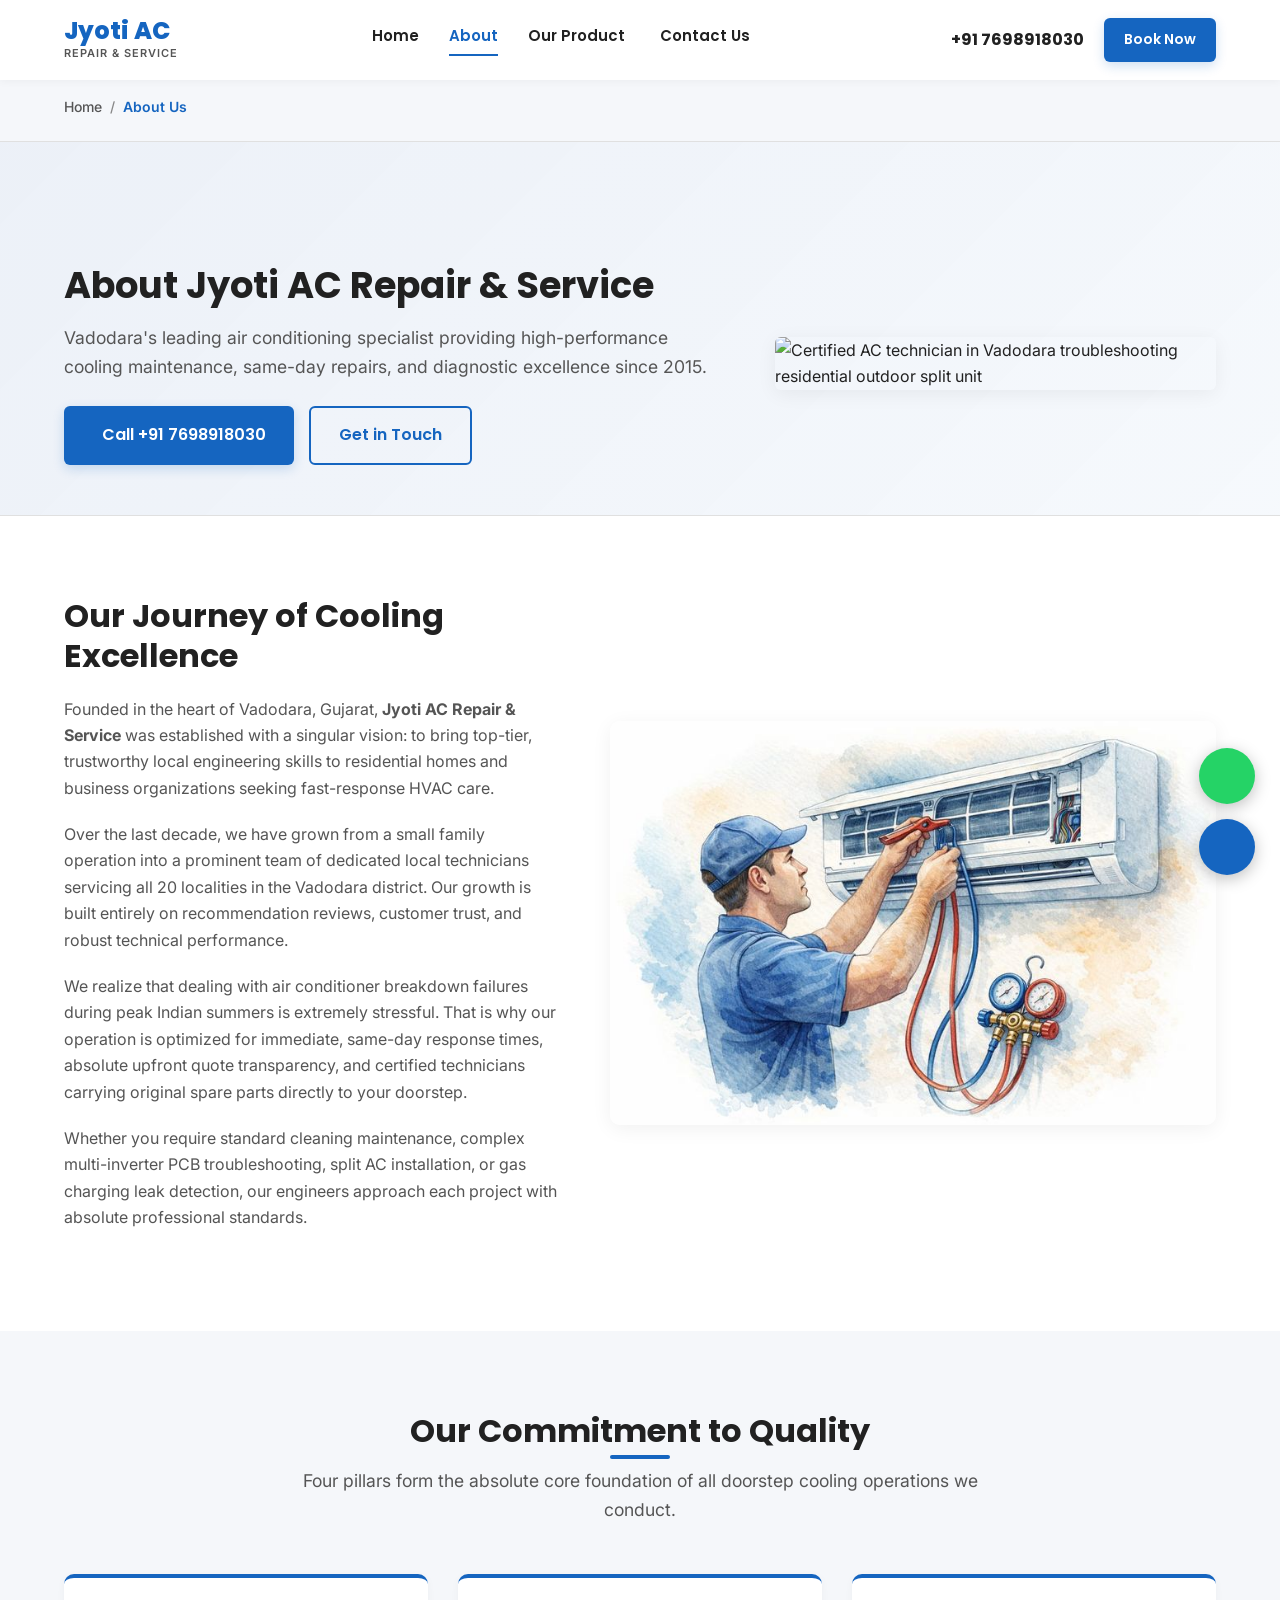
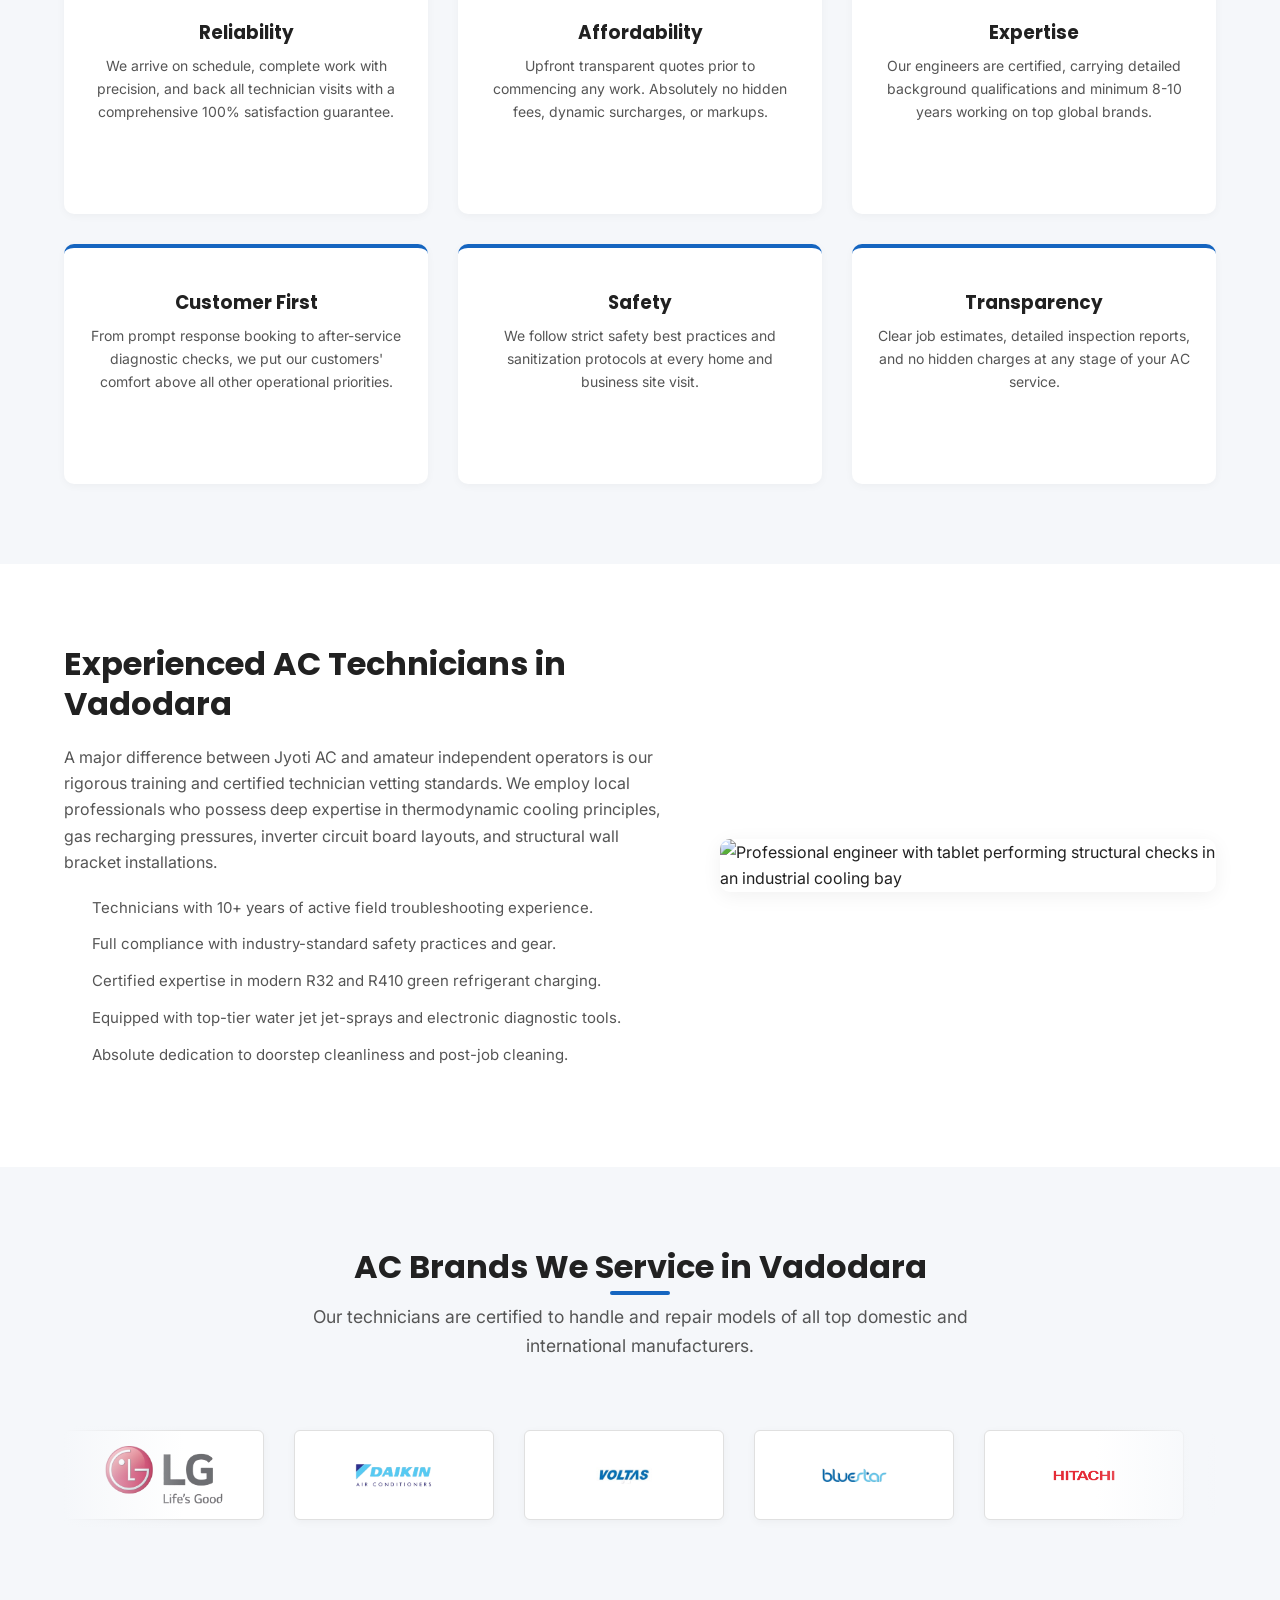
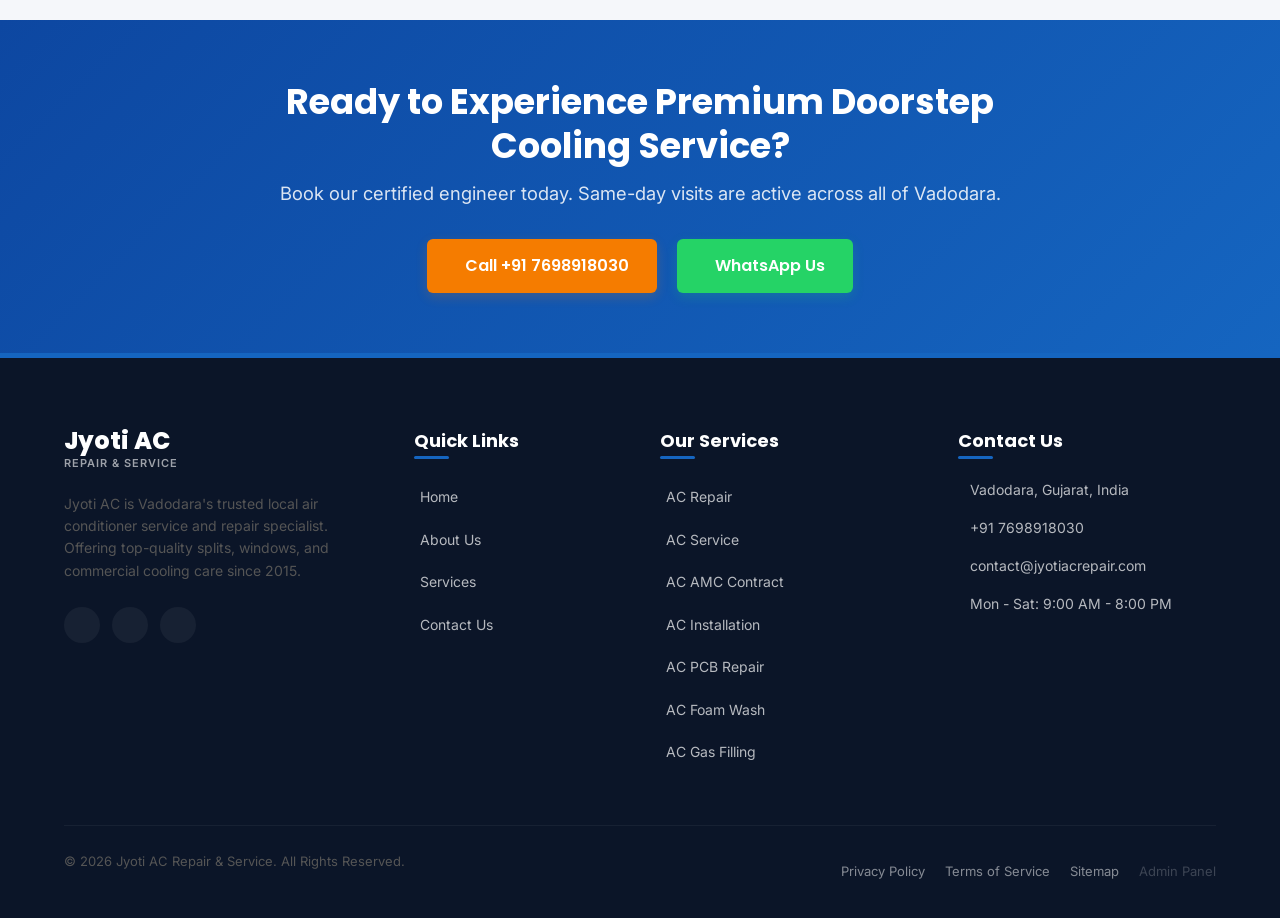
==== commit 14c4760b: ""updated"" ====
--- a/about-us.html
+++ b/about-us.html
@@ -109,8 +109,7 @@
           </div>
         </div>
         <div class="inner-hero-media">
-          <img src="https://images.unsplash.com/photo-1621905251189-08b45d6a269e?q=80&w=500&auto=format&fit=crop"
-            alt="Certified AC technician in Vadodara troubleshooting residential outdoor split unit">
+          <img src="https://images.unsplash.com/photo-1621905251189-08b45d6a269e?q=80&w=500&auto=format&fit=crop" alt="Certified AC technician in Vadodara troubleshooting residential outdoor split unit" loading="lazy">
         </div>
       </div>
     </div>
@@ -121,8 +120,7 @@
     <div class="container">
       <div class="about-split-alt">
         <div class="about-img-container" style="order: 2;">
-          <img src="./images/imges/img6.jpeg"
-            class="about-img" alt="Professional technician servicing a heavy-duty commercial HVAC unit">
+          <img src="./images/imges/img6.jpeg" class="about-img" alt="Professional technician servicing a heavy-duty commercial HVAC unit" loading="lazy">
         </div>
         <div style="order: 1;">
           <h2 style="font-size: 2rem; margin-bottom: 20px;">Our Journey of Cooling Excellence</h2>
@@ -217,9 +215,7 @@
           </ul>
         </div>
         <div>
-          <img src="./images/imges/img3.jpg"
-            class="about-img"
-            alt="Professional engineer with tablet performing structural checks in an industrial cooling bay">
+          <img src="./images/imges/img3.jpg" class="about-img" alt="Professional engineer with tablet performing structural checks in an industrial cooling bay" loading="lazy">
         </div>
       </div>
     </div>
@@ -249,14 +245,14 @@
           <div class="brand-logo-card"><img src="./images/logo/whirpool.png" alt="Whirlpool Logo"></div>
           
           <!-- Duplicated set of 10 brands for seamless infinite loop -->
-          <div class="brand-logo-card"><img src="./images/logo/lg.jpeg" alt="LG Logo"></div>
-          <div class="brand-logo-card"><img src="./images/logo/Daikin.jpeg" alt="Daikin Logo"></div>
-          <div class="brand-logo-card"><img src="./images/logo/voltas.jpeg" alt="Voltas Logo"></div>
-          <div class="brand-logo-card"><img src="./images/logo/bluestar.jpeg" alt="Blue Star Logo"></div>
+          <div class="brand-logo-card"><img src="./images/logo/lg.png" alt="LG Logo"></div>
+          <div class="brand-logo-card"><img src="./images/logo/Daikin.png" alt="Daikin Logo"></div>
+          <div class="brand-logo-card"><img src="./images/logo/voltas.png" alt="Voltas Logo"></div>
+          <div class="brand-logo-card"><img src="./images/logo/bluestar.png" alt="Blue Star Logo"></div>
           <div class="brand-logo-card"><img src="./images/logo/Hitachi.png" alt="Hitachi Logo"></div>
-          <div class="brand-logo-card"><img src="./images/logo/samgsung.jpg" alt="Samsung Logo"></div>
+          <div class="brand-logo-card"><img src="./images/logo/samgsung.png" alt="Samsung Logo"></div>
           <div class="brand-logo-card"><img src="./images/logo/panasonic.png" alt="Panasonic Logo"></div>
-          <div class="brand-logo-card"><img src="./images/logo/carrer.jpeg" alt="Carrier Logo"></div>
+          <div class="brand-logo-card"><img src="./images/logo/carrer.png" alt="Carrier Logo"></div>
           <div class="brand-logo-card"><span class="brand-text" style="color: #e53935; font-family: var(--font-headings); font-weight: 800; font-size: 20px; letter-spacing: 1.5px; margin: 0;">LLOYD</span></div>
           <div class="brand-logo-card"><img src="./images/logo/whirpool.png" alt="Whirlpool Logo"></div>
         </div>
@@ -352,6 +348,7 @@
             <a href="#">Privacy Policy</a>
             <a href="#">Terms of Service</a>
             <a href="sitemap.xml">Sitemap</a>
+            <a href="admin-dashboard.html" style="opacity: 0.4;"><i class="ri-lock-line" style="font-size: 11px;"></i> Admin Panel</a>
           </div>
         </div>
       </div>
